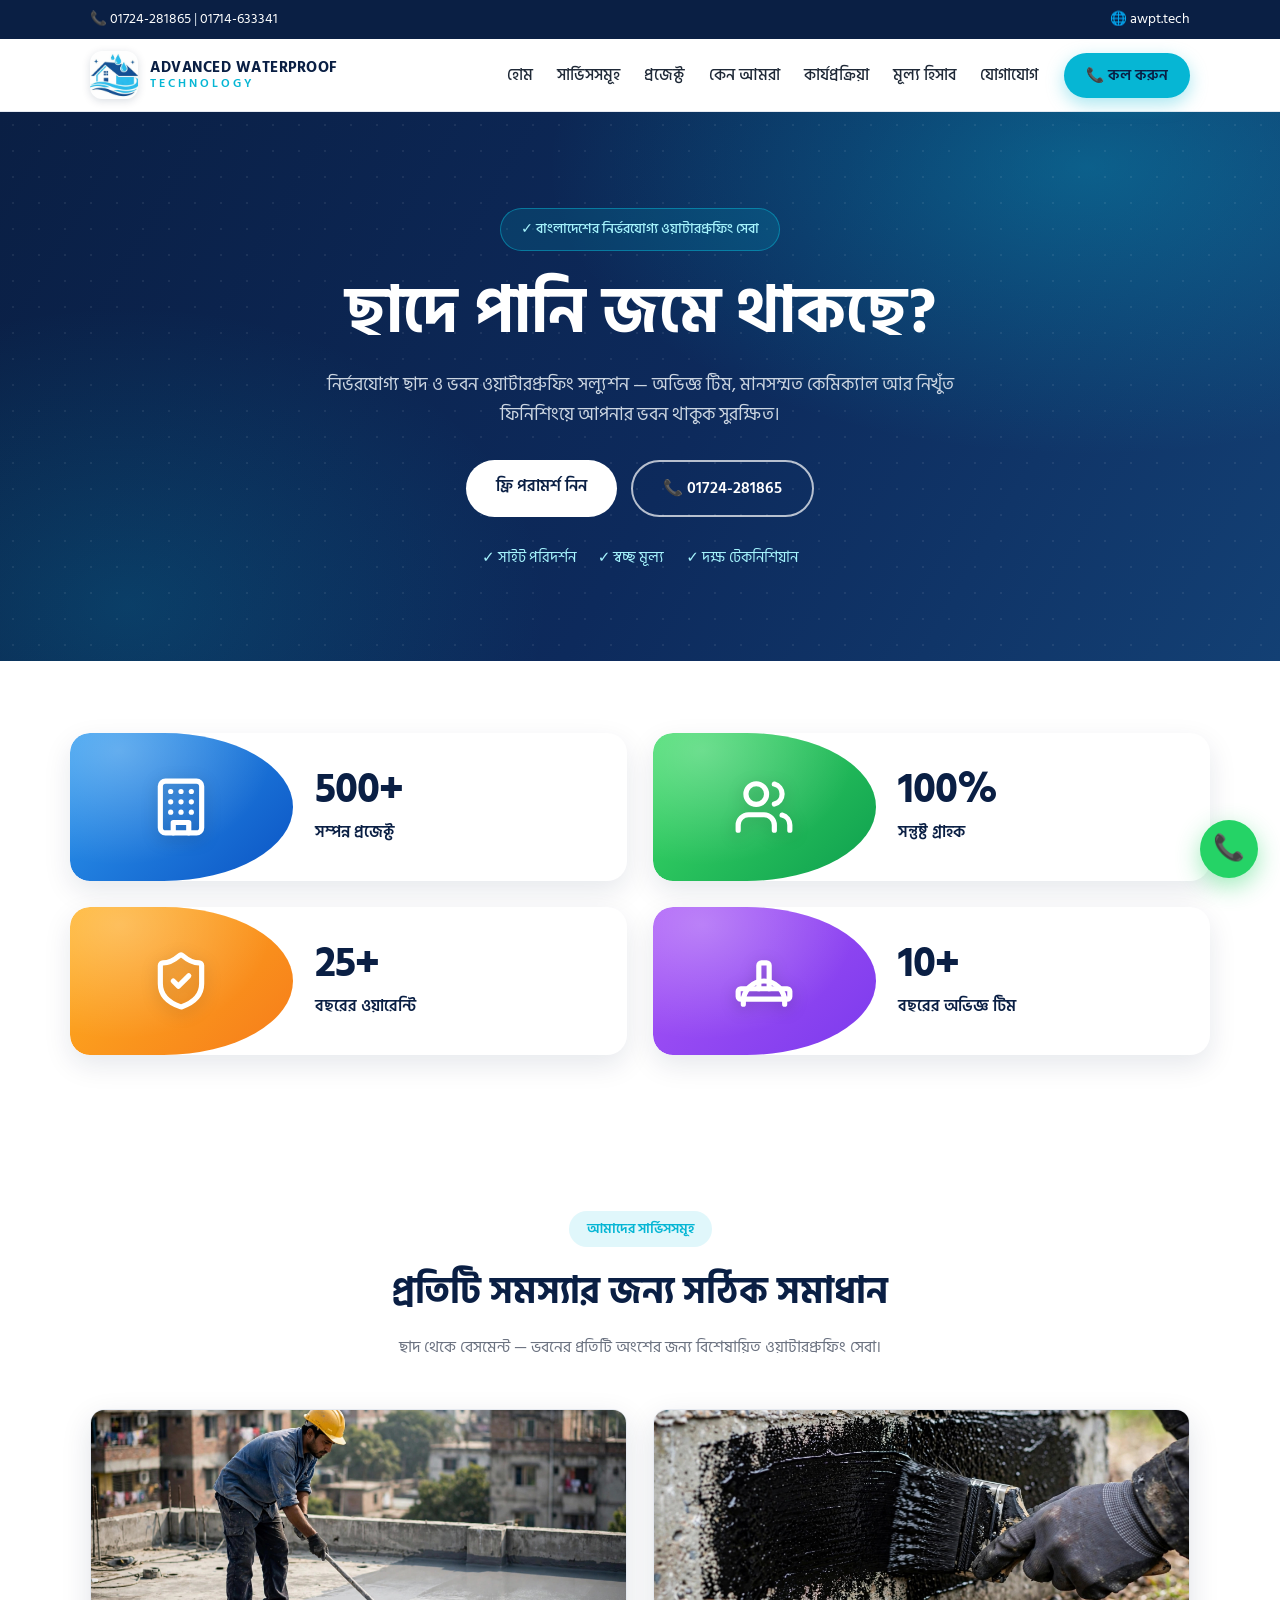
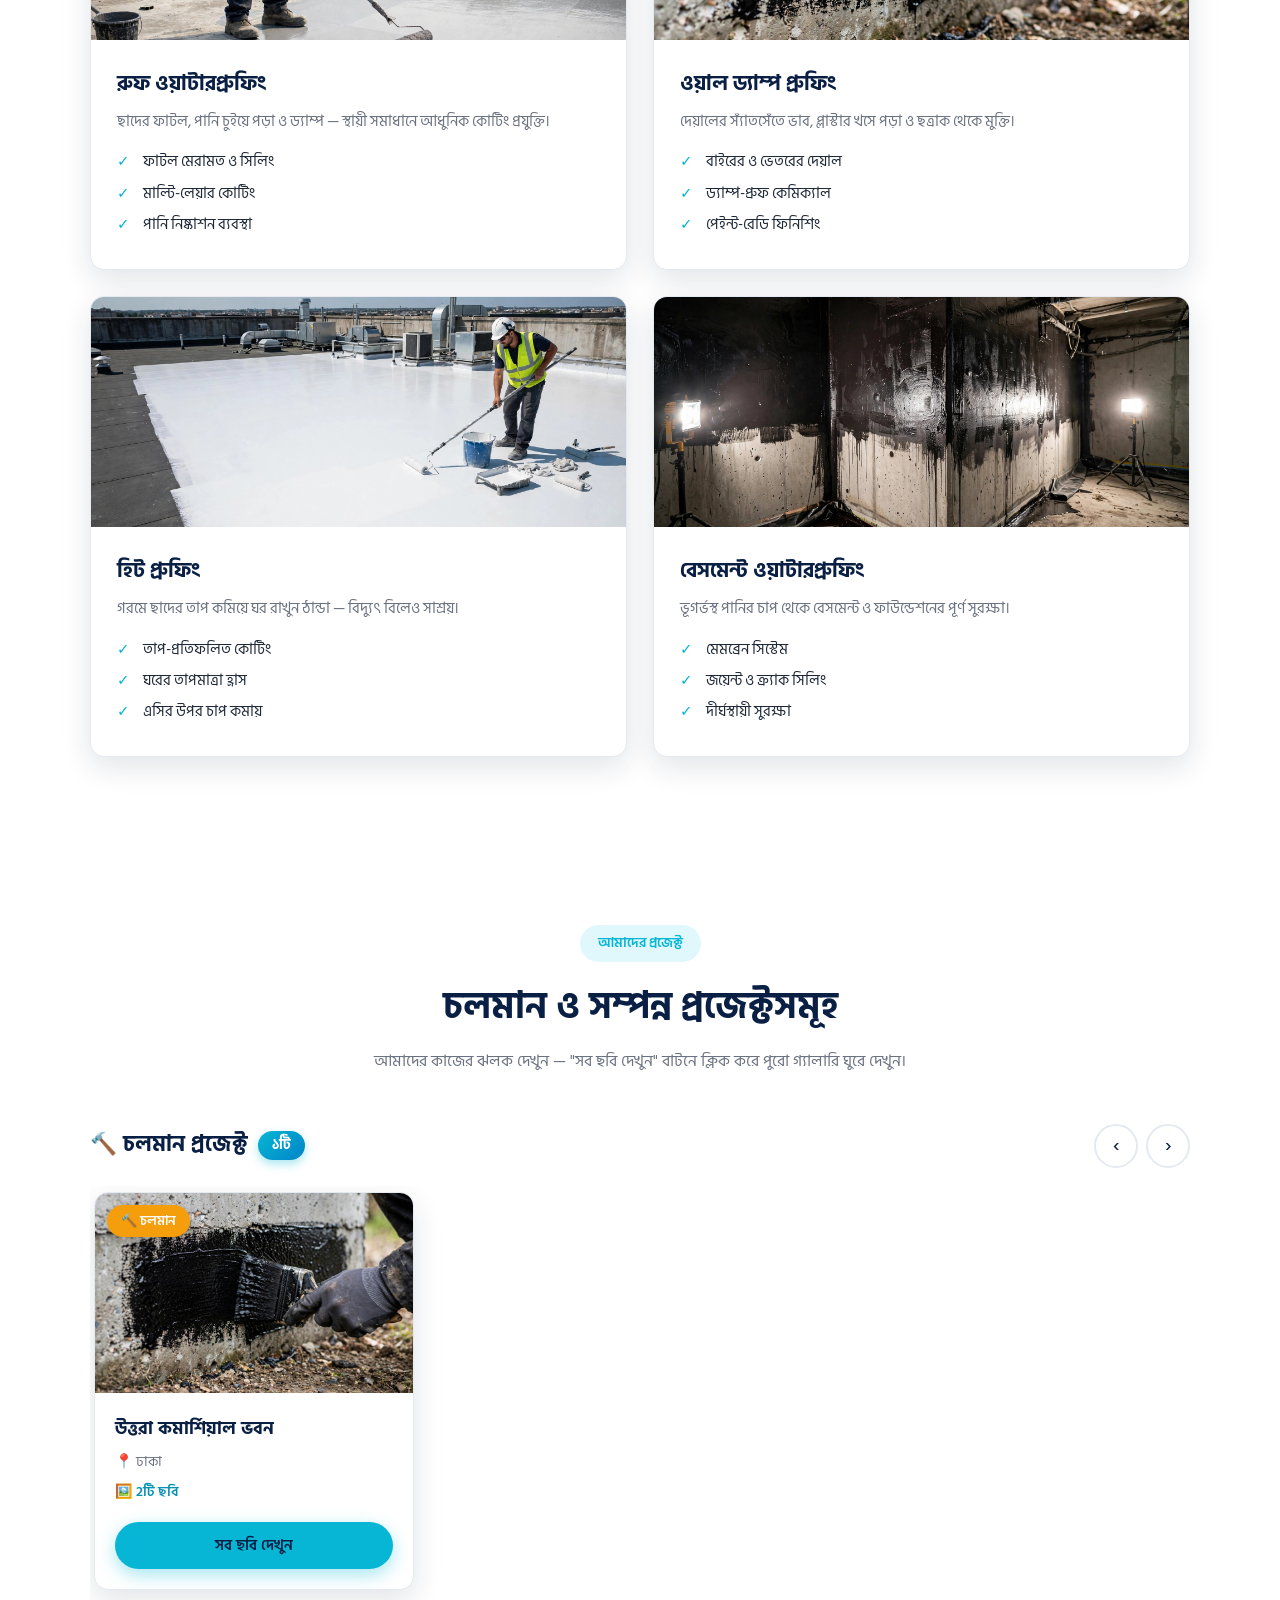
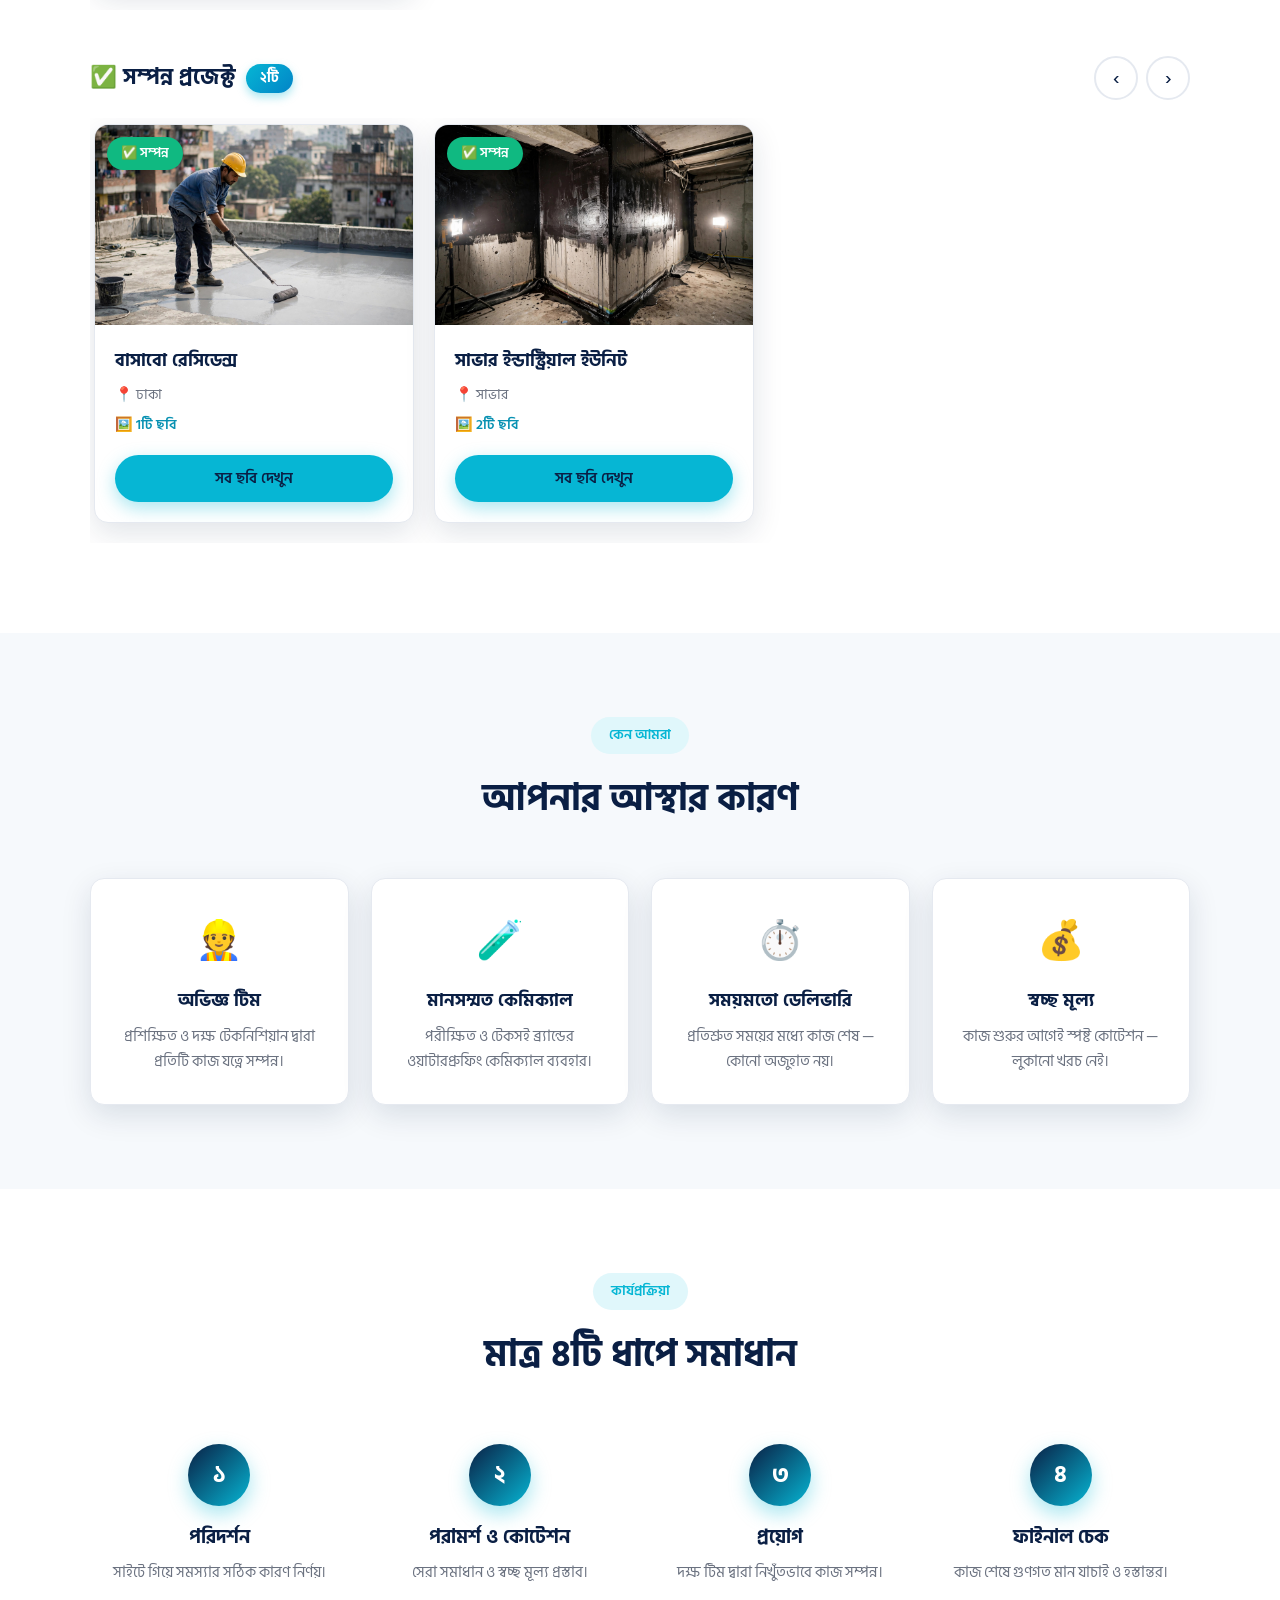
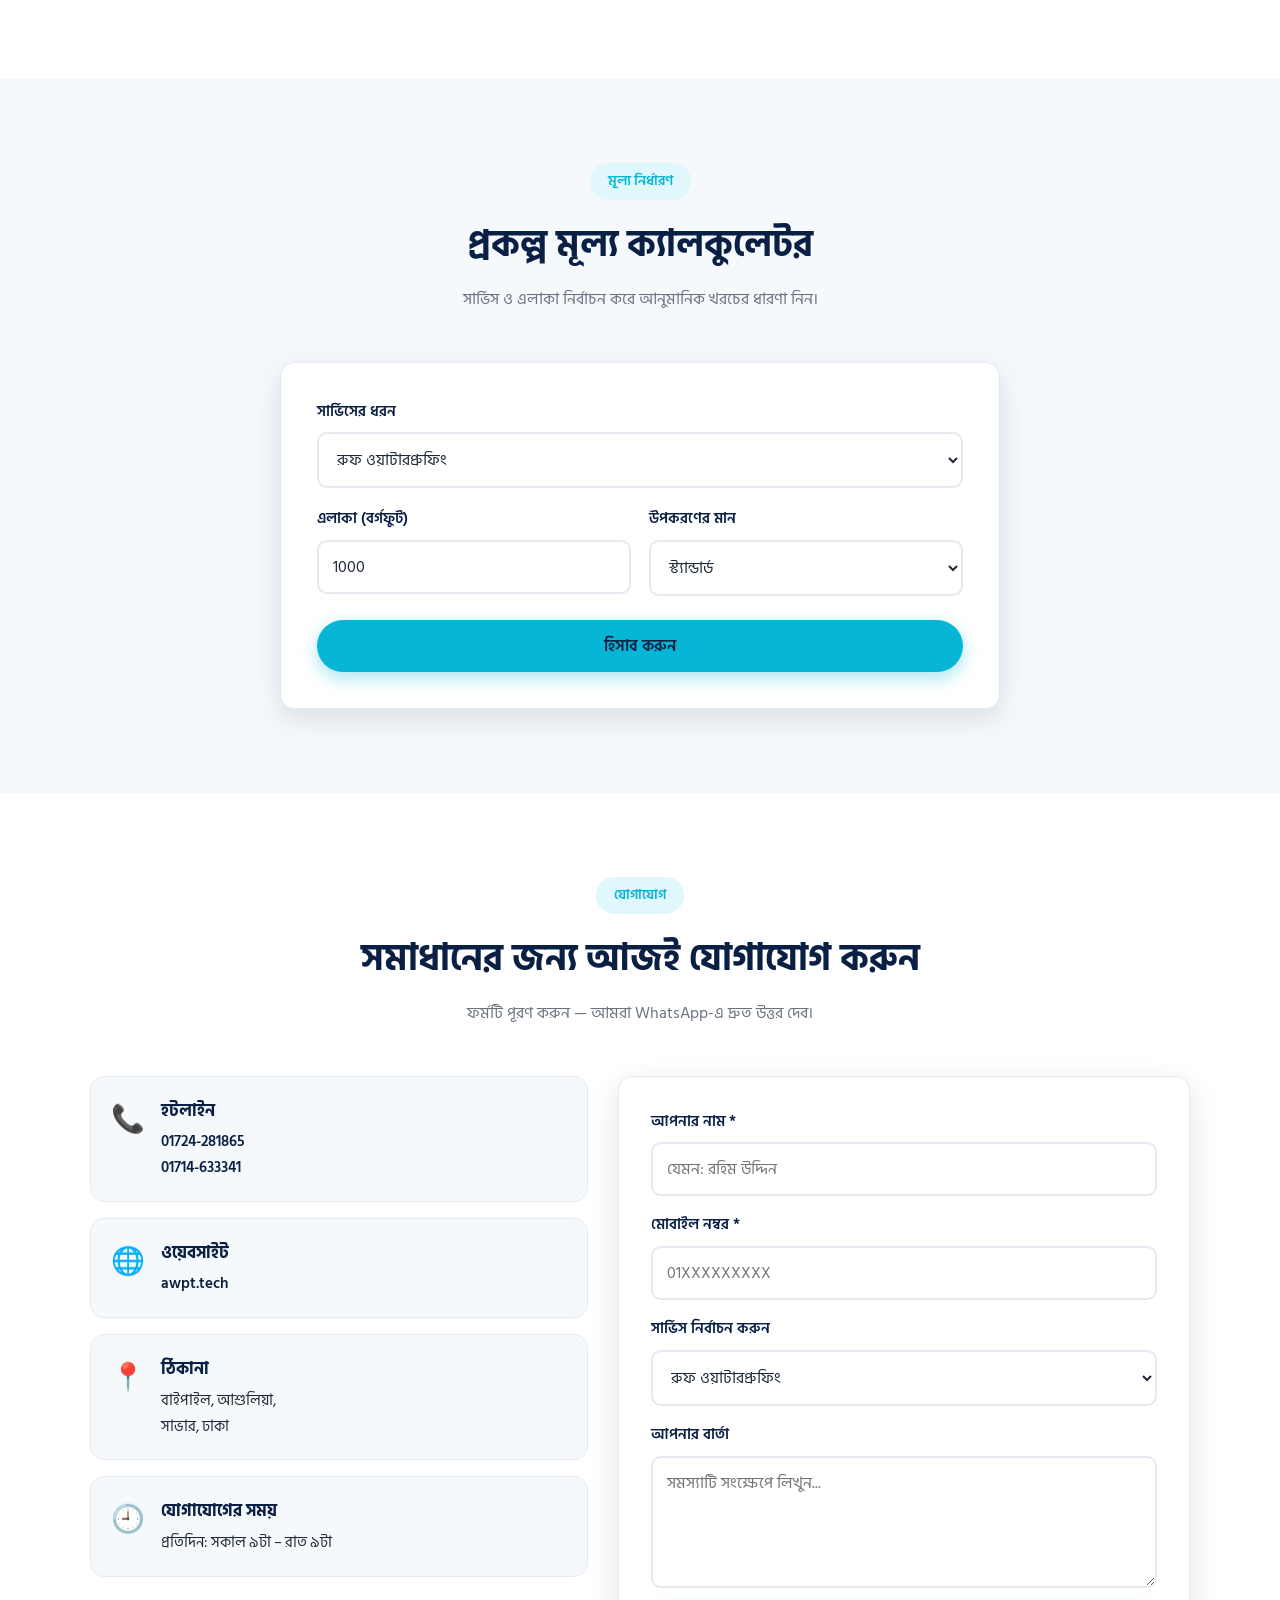
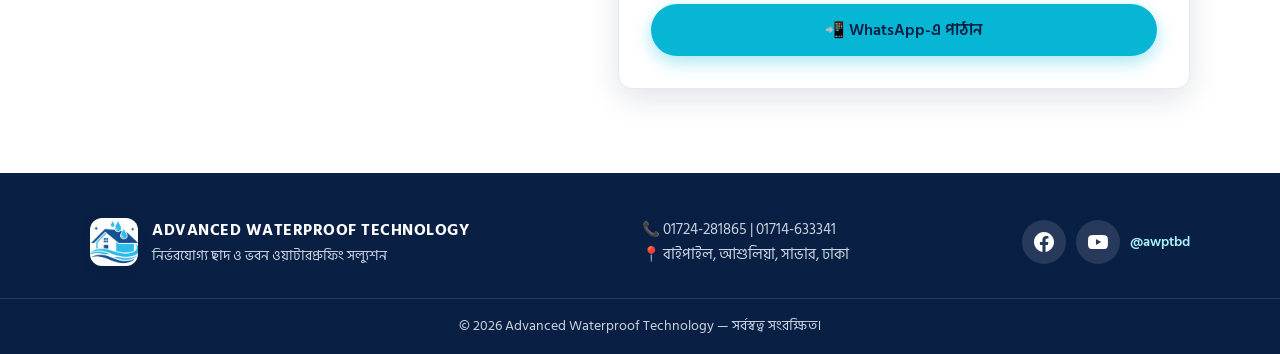
==== index.html @ cea61ccd "Remove stats panel background, 5 percent side spacing" ====
<!DOCTYPE html>
<html lang="bn">
<head>
  <meta charset="UTF-8">
  <meta name="viewport" content="width=device-width, initial-scale=1.0">
  <title>অ্যাডভান্সড ওয়াটারপ্রুফ টেকনোলজি — ছাদ ও ভবন ওয়াটারপ্রুফিং সল্যুশন</title>
  <meta name="description" content="নির্ভরযোগ্য ছাদ ও ভবন ওয়াটারপ্রুফিং সল্যুশন — রুফ ওয়াটারপ্রুফিং, ওয়াল ড্যাম্প প্রুফিং, হিট প্রুফিং ও বেসমেন্ট ওয়াটারপ্রুফিং। বাইপাইল, আশুলিয়া, সাভার, ঢাকা।">
  <link rel="preconnect" href="https://fonts.googleapis.com">
  <link rel="preconnect" href="https://fonts.gstatic.com" crossorigin>
  <link href="https://fonts.googleapis.com/css2?family=Hind+Siliguri:wght@400;500;600;700&display=swap" rel="stylesheet">
  <link rel="stylesheet" href="style.css">
</head>
<body>

  <!-- ===== Top bar ===== -->
  <div class="topbar">
    <div class="container topbar-inner">
      <span class="topbar-item">📞 <a href="tel:+8801724281865">01724-281865</a> | <a href="tel:+8801714633341">01714-633341</a></span>
      <span class="topbar-item topbar-right">🌐 <a href="https://awpt.tech" target="_blank" rel="noopener">awpt.tech</a></span>
    </div>
  </div>

  <!-- ===== Header / Nav ===== -->
  <header class="navbar" id="navbar">
    <div class="container navbar-inner">
      <a href="#home" class="brand">
        <img src="logo.jpg" alt="Advanced Waterproof Technology logo" class="brand-logo">
        <span class="brand-text">
          <strong>ADVANCED WATERPROOF</strong>
          <small>TECHNOLOGY</small>
        </span>
      </a>
      <nav class="nav-menu" id="nav-menu" aria-label="প্রধান মেনু">
        <a href="#home" class="nav-link">হোম</a>
        <a href="#services" class="nav-link">সার্ভিসসমূহ</a>
        <a href="#projects" class="nav-link">প্রজেক্ট</a>
        <a href="#why" class="nav-link">কেন আমরা</a>
        <a href="#process" class="nav-link">কার্যপ্রক্রিয়া</a>
        <a href="#calculator" class="nav-link">মূল্য হিসাব</a>
        <a href="#contact" class="nav-link">যোগাযোগ</a>
      </nav>
      <a href="tel:+8801724281865" class="btn btn-primary nav-cta">📞 কল করুন</a>
      <button class="nav-toggle" id="nav-toggle" aria-label="মেনু খুলুন" aria-expanded="false">
        <span></span><span></span><span></span>
      </button>
    </div>
  </header>

  <main>
    <!-- ===== Hero ===== -->
    <section class="hero" id="home">
      <div class="hero-bg" aria-hidden="true"></div>
      <div class="container hero-inner">
        <span class="hero-badge reveal">✓ বাংলাদেশের নির্ভরযোগ্য ওয়াটারপ্রুফিং সেবা</span>
        <h1 class="hero-title reveal">ছাদে পানি জমে থাকছে?</h1>
        <p class="hero-sub reveal">নির্ভরযোগ্য ছাদ ও ভবন ওয়াটারপ্রুফিং সল্যুশন — অভিজ্ঞ টিম, মানসম্মত কেমিক্যাল আর নিখুঁত ফিনিশিংয়ে আপনার ভবন থাকুক সুরক্ষিত।</p>
        <div class="hero-actions reveal">
          <a href="#contact" class="btn btn-light">ফ্রি পরামর্শ নিন</a>
          <a href="tel:+8801724281865" class="btn btn-outline">📞 01724-281865</a>
        </div>
        <div class="hero-points reveal">
          <span>✓ সাইট পরিদর্শন</span>
          <span>✓ স্বচ্ছ মূল্য</span>
          <span>✓ দক্ষ টেকনিশিয়ান</span>
        </div>
      </div>
    </section>

    <!-- ===== Stats ===== -->
    <section class="stats">
      <div class="stats-grid reveal">
            <div class="stat-card">
              <div class="stat-icon stat-icon--blue">
                <svg viewBox="0 0 24 24" fill="none" stroke="#fff" stroke-width="2" stroke-linecap="round" stroke-linejoin="round" aria-hidden="true"><rect width="16" height="20" x="4" y="2" rx="2" ry="2"/><path d="M9 22v-4h6v4"/><path d="M8 6h.01"/><path d="M16 6h.01"/><path d="M12 6h.01"/><path d="M12 10h.01"/><path d="M12 14h.01"/><path d="M16 10h.01"/><path d="M16 14h.01"/><path d="M8 10h.01"/><path d="M8 14h.01"/></svg>
              </div>
              <div class="stat-text">
                <strong id="stat1-value" data-count>500+</strong>
                <span id="stat1-label">সম্পন্ন প্রজেক্ট</span>
              </div>
            </div>
            <div class="stat-card">
              <div class="stat-icon stat-icon--green">
                <svg viewBox="0 0 24 24" fill="none" stroke="#fff" stroke-width="2" stroke-linecap="round" stroke-linejoin="round" aria-hidden="true"><path d="M16 21v-2a4 4 0 0 0-4-4H6a4 4 0 0 0-4 4v2"/><circle cx="9" cy="7" r="4"/><path d="M22 21v-2a4 4 0 0 0-3-3.87"/><path d="M16 3.13a4 4 0 0 1 0 7.75"/></svg>
              </div>
              <div class="stat-text">
                <strong id="stat2-value" data-count>100%</strong>
                <span id="stat2-label">সন্তুষ্ট গ্রাহক</span>
              </div>
            </div>
            <div class="stat-card">
              <div class="stat-icon stat-icon--orange">
                <svg viewBox="0 0 24 24" fill="none" stroke="#fff" stroke-width="2" stroke-linecap="round" stroke-linejoin="round" aria-hidden="true"><path d="M20 13c0 5-3.5 7.5-7.66 8.95a1 1 0 0 1-.67-.01C7.5 20.5 4 18 4 13V6a1 1 0 0 1 1-1c2 0 4.5-1.2 6.24-2.72a1.17 1.17 0 0 1 1.52 0C14.51 3.81 17 5 19 5a1 1 0 0 1 1 1z"/><path d="m9 12 2 2 4-4"/></svg>
              </div>
              <div class="stat-text">
                <strong id="stat3-value" data-count>25+</strong>
                <span id="stat3-label">বছরের ওয়ারেন্টি</span>
              </div>
            </div>
            <div class="stat-card">
              <div class="stat-icon stat-icon--purple">
                <svg viewBox="0 0 24 24" fill="none" stroke="#fff" stroke-width="2" stroke-linecap="round" stroke-linejoin="round" aria-hidden="true"><path d="M2 18a1 1 0 0 0 1 1h18a1 1 0 0 0 1-1v-2a1 1 0 0 0-1-1H3a1 1 0 0 0-1 1v2Z"/><path d="M10 15V6a1 1 0 0 1 1-1h2a1 1 0 0 1 1 1v9"/><path d="M4 21v-1a8 8 0 0 1 16 0v1"/></svg>
              </div>
              <div class="stat-text">
                <strong id="stat4-value" data-count>10+</strong>
                <span id="stat4-label">বছরের অভিজ্ঞ টিম</span>
              </div>
            </div>
      </div>
    </section>

    <!-- ===== Services ===== -->
    <section class="section" id="services">
      <div class="container">
        <div class="section-head reveal">
          <span class="section-tag">আমাদের সার্ভিসসমূহ</span>
          <h2>প্রতিটি সমস্যার জন্য সঠিক সমাধান</h2>
          <p>ছাদ থেকে বেসমেন্ট — ভবনের প্রতিটি অংশের জন্য বিশেষায়িত ওয়াটারপ্রুফিং সেবা।</p>
        </div>
        <div class="services-grid">
          <article class="service-card reveal">
            <div class="service-img"><img src="service-roof.jpg" alt="রুফ ওয়াটারপ্রুফিং এর কাজ" loading="lazy"></div>
            <div class="service-body">
              <h3>রুফ ওয়াটারপ্রুফিং</h3>
              <p>ছাদের ফাটল, পানি চুইয়ে পড়া ও ড্যাম্প — স্থায়ী সমাধানে আধুনিক কোটিং প্রযুক্তি।</p>
              <ul>
                <li>ফাটল মেরামত ও সিলিং</li>
                <li>মাল্টি-লেয়ার কোটিং</li>
                <li>পানি নিষ্কাশন ব্যবস্থা</li>
              </ul>
            </div>
          </article>
          <article class="service-card reveal">
            <div class="service-img"><img src="service-wall.jpg" alt="ওয়াল ড্যাম্প প্রুফিং এর কাজ" loading="lazy"></div>
            <div class="service-body">
              <h3>ওয়াল ড্যাম্প প্রুফিং</h3>
              <p>দেয়ালের স্যাঁতসেঁতে ভাব, প্লাস্টার খসে পড়া ও ছত্রাক থেকে মুক্তি।</p>
              <ul>
                <li>বাইরের ও ভেতরের দেয়াল</li>
                <li>ড্যাম্প-প্রুফ কেমিক্যাল</li>
                <li>পেইন্ট-রেডি ফিনিশিং</li>
              </ul>
            </div>
          </article>
          <article class="service-card reveal">
            <div class="service-img"><img src="service-heat.jpg" alt="হিট প্রুফিং এর কাজ" loading="lazy"></div>
            <div class="service-body">
              <h3>হিট প্রুফিং</h3>
              <p>গরমে ছাদের তাপ কমিয়ে ঘর রাখুন ঠান্ডা — বিদ্যুৎ বিলেও সাশ্রয়।</p>
              <ul>
                <li>তাপ-প্রতিফলিত কোটিং</li>
                <li>ঘরের তাপমাত্রা হ্রাস</li>
                <li>এসির উপর চাপ কমায়</li>
              </ul>
            </div>
          </article>
          <article class="service-card reveal">
            <div class="service-img"><img src="service-basement.jpg" alt="বেসমেন্ট ওয়াটারপ্রুফিং এর কাজ" loading="lazy"></div>
            <div class="service-body">
              <h3>বেসমেন্ট ওয়াটারপ্রুফিং</h3>
              <p>ভূগর্ভস্থ পানির চাপ থেকে বেসমেন্ট ও ফাউন্ডেশনের পূর্ণ সুরক্ষা।</p>
              <ul>
                <li>মেমব্রেন সিস্টেম</li>
                <li>জয়েন্ট ও ক্র্যাক সিলিং</li>
                <li>দীর্ঘস্থায়ী সুরক্ষা</li>
              </ul>
            </div>
          </article>
        </div>
      </div>
    </section>

    <!-- ===== Projects ===== -->
    <section class="section" id="projects">
      <div class="container">
        <div class="section-head reveal">
          <span class="section-tag">আমাদের প্রজেক্ট</span>
          <h2>চলমান ও সম্পন্ন প্রজেক্টসমূহ</h2>
          <p>আমাদের কাজের ঝলক দেখুন — "সব ছবি দেখুন" বাটনে ক্লিক করে পুরো গ্যালারি ঘুরে দেখুন।</p>
        </div>
        <div class="pcar-wrap reveal">
          <div class="pcar-head">
            <h3><span id="ptitle-ongoing">🔨 চলমান প্রজেক্ট</span> <span class="pcar-count" id="pcount-ongoing">০টি</span></h3>
            <div class="pcar-nav">
              <button type="button" class="pcar-btn" data-car="pcar-ongoing" data-dir="-1" aria-label="আগের প্রজেক্ট">‹</button>
              <button type="button" class="pcar-btn" data-car="pcar-ongoing" data-dir="1" aria-label="পরের প্রজেক্ট">›</button>
            </div>
          </div>
          <div class="pcarousel" id="pcar-ongoing"></div>
          <p class="empty-projects" id="empty-ongoing" hidden>এখনো কোনো চলমান প্রজেক্ট যোগ করা হয়নি।</p>
        </div>
        <div class="pcar-wrap reveal">
          <div class="pcar-head">
            <h3><span id="ptitle-completed">✅ সম্পন্ন প্রজেক্ট</span> <span class="pcar-count" id="pcount-completed">০টি</span></h3>
            <div class="pcar-nav">
              <button type="button" class="pcar-btn" data-car="pcar-completed" data-dir="-1" aria-label="আগের প্রজেক্ট">‹</button>
              <button type="button" class="pcar-btn" data-car="pcar-completed" data-dir="1" aria-label="পরের প্রজেক্ট">›</button>
            </div>
          </div>
          <div class="pcarousel" id="pcar-completed"></div>
          <p class="empty-projects" id="empty-completed" hidden>এখনো কোনো সম্পন্ন প্রজেক্ট যোগ করা হয়নি।</p>
        </div>

        
      </div>
    </section>

    <!-- ===== Why us ===== -->
    <section class="section section-alt" id="why">
      <div class="container">
        <div class="section-head reveal">
          <span class="section-tag">কেন আমরা</span>
          <h2>আপনার আস্থার কারণ</h2>
        </div>
        <div class="features-grid">
          <div class="feature reveal"><span class="feature-icon">👷</span><h3>অভিজ্ঞ টিম</h3><p>প্রশিক্ষিত ও দক্ষ টেকনিশিয়ান দ্বারা প্রতিটি কাজ যত্নে সম্পন্ন।</p></div>
          <div class="feature reveal"><span class="feature-icon">🧪</span><h3>মানসম্মত কেমিক্যাল</h3><p>পরীক্ষিত ও টেকসই ব্র্যান্ডের ওয়াটারপ্রুফিং কেমিক্যাল ব্যবহার।</p></div>
          <div class="feature reveal"><span class="feature-icon">⏱️</span><h3>সময়মতো ডেলিভারি</h3><p>প্রতিশ্রুত সময়ের মধ্যে কাজ শেষ — কোনো অজুহাত নয়।</p></div>
          <div class="feature reveal"><span class="feature-icon">💰</span><h3>স্বচ্ছ মূল্য</h3><p>কাজ শুরুর আগেই স্পষ্ট কোটেশন — লুকানো খরচ নেই।</p></div>
        </div>
      </div>
    </section>

    <!-- ===== Process ===== -->
    <section class="section" id="process">
      <div class="container">
        <div class="section-head reveal">
          <span class="section-tag">কার্যপ্রক্রিয়া</span>
          <h2>মাত্র ৪টি ধাপে সমাধান</h2>
        </div>
        <div class="steps">
          <div class="step reveal"><span class="step-num">১</span><h3>পরিদর্শন</h3><p>সাইটে গিয়ে সমস্যার সঠিক কারণ নির্ণয়।</p></div>
          <div class="step reveal"><span class="step-num">২</span><h3>পরামর্শ ও কোটেশন</h3><p>সেরা সমাধান ও স্বচ্ছ মূল্য প্রস্তাব।</p></div>
          <div class="step reveal"><span class="step-num">৩</span><h3>প্রয়োগ</h3><p>দক্ষ টিম দ্বারা নিখুঁতভাবে কাজ সম্পন্ন।</p></div>
          <div class="step reveal"><span class="step-num">৪</span><h3>ফাইনাল চেক</h3><p>কাজ শেষে গুণগত মান যাচাই ও হস্তান্তর।</p></div>
        </div>
      </div>
    </section>

    <!-- ===== Price calculator ===== -->
    <section class="section section-alt" id="calculator">
      <div class="container">
        <div class="section-head reveal">
          <span class="section-tag">মূল্য নির্ধারণ</span>
          <h2>প্রকল্প মূল্য ক্যালকুলেটর</h2>
          <p>সার্ভিস ও এলাকা নির্বাচন করে আনুমানিক খরচের ধারণা নিন।</p>
        </div>
        <div class="calc-card reveal">
          <div class="calc-form">
            <label>সার্ভিসের ধরন
              <select id="calc-service">
                <option value="roof">রুফ ওয়াটারপ্রুফিং</option>
                <option value="wall">ওয়াল ড্যাম্প প্রুফিং</option>
                <option value="heat">হিট প্রুফিং</option>
                <option value="basement">বেসমেন্ট ওয়াটারপ্রুফিং</option>
              </select>
            </label>
            <label>এলাকা (বর্গফুট)
              <input type="number" id="calc-area" min="50" max="100000" value="1000" inputmode="numeric">
            </label>
            <label>উপকরণের মান
              <select id="calc-quality">
                <option value="standard">স্ট্যান্ডার্ড</option>
                <option value="premium">প্রিমিয়াম</option>
              </select>
            </label>
            <button class="btn btn-primary" id="calc-btn" type="button">হিসাব করুন</button>
          </div>
          <div class="calc-result" id="calc-result" hidden>
            <span class="calc-label">আনুমানিক খরচ</span>
            <strong class="calc-amount" id="calc-amount">৳ ০</strong>
            <p class="calc-note">* এটি প্রাথমিক ধারণামাত্র। সাইট পরিদর্শনের পর চূড়ান্ত মূল্য জানানো হবে।</p>
            <a class="btn btn-whatsapp" id="calc-whatsapp" href="#" target="_blank" rel="noopener">📲 WhatsApp-এ বিস্তারিত জানুন</a>
          </div>
        </div>
      </div>
    </section>

    <!-- ===== Contact ===== -->
    <section class="section" id="contact">
      <div class="container">
        <div class="section-head reveal">
          <span class="section-tag">যোগাযোগ</span>
          <h2>সমাধানের জন্য আজই যোগাযোগ করুন</h2>
          <p>ফর্মটি পূরণ করুন — আমরা WhatsApp-এ দ্রুত উত্তর দেব।</p>
        </div>
        <div class="contact-grid">
          <div class="contact-info reveal">
            <div class="info-card"><span class="info-icon">📞</span><div><h3>হটলাইন</h3><p><a href="tel:+8801724281865">01724-281865</a><br><a href="tel:+8801714633341">01714-633341</a></p></div></div>
            <div class="info-card"><span class="info-icon">🌐</span><div><h3>ওয়েবসাইট</h3><p><a href="https://awpt.tech" target="_blank" rel="noopener">awpt.tech</a></p></div></div>
            <div class="info-card"><span class="info-icon">📍</span><div><h3>ঠিকানা</h3><p>বাইপাইল, আশুলিয়া,<br>সাভার, ঢাকা</p></div></div>
            <div class="info-card"><span class="info-icon">🕘</span><div><h3>যোগাযোগের সময়</h3><p>প্রতিদিন: সকাল ৯টা – রাত ৯টা</p></div></div>
          </div>
          <form class="contact-form reveal" id="contact-form" novalidate>
            <label>আপনার নাম *
              <input type="text" id="cf-name" placeholder="যেমন: রহিম উদ্দিন" required>
            </label>
            <label>মোবাইল নম্বর *
              <input type="tel" id="cf-phone" placeholder="01XXXXXXXXX" required inputmode="tel">
            </label>
            <label>সার্ভিস নির্বাচন করুন
              <select id="cf-service">
                <option value="রুফ ওয়াটারপ্রুফিং">রুফ ওয়াটারপ্রুফিং</option>
                <option value="ওয়াল ড্যাম্প প্রুফিং">ওয়াল ড্যাম্প প্রুফিং</option>
                <option value="হিট প্রুফিং">হিট প্রুফিং</option>
                <option value="বেসমেন্ট ওয়াটারপ্রুফিং">বেসমেন্ট ওয়াটারপ্রুফিং</option>
                <option value="অন্যান্য">অন্যান্য</option>
              </select>
            </label>
            <label>আপনার বার্তা
              <textarea id="cf-message" rows="4" placeholder="সমস্যাটি সংক্ষেপে লিখুন..."></textarea>
            </label>
            <p class="form-error" id="form-error" hidden></p>
            <button type="submit" class="btn btn-primary btn-block">📲 WhatsApp-এ পাঠান</button>
          </form>
        </div>
      </div>
    </section>
  </main>

  <!-- ===== Footer ===== -->
  <footer class="footer">
    <div class="container footer-inner">
      <div class="footer-brand">
        <img src="logo.jpg" alt="Advanced Waterproof Technology logo" class="brand-logo">
        <div>
          <strong>ADVANCED WATERPROOF TECHNOLOGY</strong>
          <p>নির্ভরযোগ্য ছাদ ও ভবন ওয়াটারপ্রুফিং সল্যুশন</p>
        </div>
      </div>
      <div class="footer-contact">
        <p>📞 01724-281865 | 01714-633341</p>
        <p>📍 বাইপাইল, আশুলিয়া, সাভার, ঢাকা</p>
      </div>
      <div class="footer-social">
        <a class="soc soc-fb" href="https://facebook.com/awptbd" target="_blank" rel="noopener" aria-label="ফেসবুক পেজ">
          <svg viewBox="0 0 24 24" aria-hidden="true"><path d="M24 12.073c0-6.627-5.373-12-12-12s-12 5.373-12 12c0 5.99 4.388 10.954 10.125 11.854v-8.385H7.078v-3.47h3.047V9.43c0-3.007 1.792-4.669 4.533-4.669 1.312 0 2.686.235 2.686.235v2.953H15.83c-1.491 0-1.956.925-1.956 1.874v2.25h3.328l-.532 3.47h-2.796v8.385C19.612 23.027 24 18.062 24 12.073z"/></svg>
        </a>
        <a class="soc soc-yt" href="https://youtube.com/@awptbd" target="_blank" rel="noopener" aria-label="ইউটিউব চ্যানেল">
          <svg viewBox="0 0 24 24" aria-hidden="true"><path d="M23.498 6.186a3.016 3.016 0 0 0-2.122-2.136C19.505 3.545 12 3.545 12 3.545s-7.505 0-9.377.505A3.017 3.017 0 0 0 .502 6.186C0 8.07 0 12 0 12s0 3.93.502 5.814a3.016 3.016 0 0 0 2.122 2.136c1.871.505 9.376.505 9.376.505s7.505 0 9.377-.505a3.015 3.015 0 0 0 2.122-2.136C24 15.93 24 12 24 12s0-3.93-.502-5.814zM9.545 15.568V8.432L15.818 12l-6.273 3.568z"/></svg>
        </a>
        <span class="soc-handle">@awptbd</span>
      </div>
    </div>
    <div class="footer-bottom">
      <p>© <span id="year">2026</span> Advanced Waterproof Technology — সর্বস্বত্ব সংরক্ষিত।</p>
    </div>
  </footer>

  <!-- ===== Floating call button ===== -->
  <a href="tel:+8801724281865" class="fab-call" aria-label="এখনই কল করুন">📞</a>

  <!-- ===== Image lightbox / gallery ===== -->
  <div class="lightbox" id="lightbox" hidden role="dialog" aria-label="ছবির গ্যালারি">
    <button class="lb-close" id="lb-close" aria-label="বন্ধ করুন">×</button>
    <button class="lb-nav lb-prev" id="lb-prev" aria-label="আগের ছবি">‹</button>
    <div class="lb-stage" id="lb-stage">
      <img class="lb-img" id="lb-img" src="" alt="প্রজেক্টের ছবি">
      <p class="lb-title" id="lb-title"></p>
    </div>
    <button class="lb-nav lb-next" id="lb-next" aria-label="পরের ছবি">›</button>
    <div class="lb-bottom">
      <span class="lb-counter" id="lb-counter"></span>
      <div class="lb-dots" id="lb-dots"></div>
    </div>
  </div>

  <script src="projects.js"></script>
  <script src="script.js"></script>
</body>
</html>
---- style.css ----
/* ============ ADVANCED WATERPROOF TECHNOLOGY — corporate theme ============ */

:root {
  --navy: #0a1f44;
  --navy-2: #10295c;
  --cyan: #06b6d4;
  --cyan-light: #e0f7fb;
  --white: #ffffff;
  --text: #1f2937;
  --muted: #6b7280;
  --bg: #f6f9fc;
  --border: #e5e9f0;
  --green: #25d366;
  --shadow: 0 10px 30px rgba(10, 31, 68, 0.12);
  --radius: 14px;
  --font: "Hind Siliguri", "Noto Sans Bengali", system-ui, sans-serif;
}

* { box-sizing: border-box; margin: 0; padding: 0; }

html { scroll-behavior: smooth; scroll-padding-top: 90px; overflow-x: hidden; }

body {
  font-family: var(--font);
  color: var(--text);
  background: var(--white);
  line-height: 1.7;
  -webkit-font-smoothing: antialiased;
  overflow-x: hidden;
  width: 100%;
}

img { max-width: 100%; display: block; }
a { text-decoration: none; color: inherit; }

.container { width: 100%; max-width: 1140px; margin: 0 auto; padding: 0 20px; }

/* ---------- Buttons ---------- */
.btn {
  display: inline-block;
  padding: 13px 30px;
  border-radius: 999px;
  font-weight: 600;
  font-size: 1rem;
  font-family: var(--font);
  border: none;
  cursor: pointer;
  transition: transform 0.15s, box-shadow 0.2s, background 0.2s;
  text-align: center;
}
.btn:active { transform: scale(0.97); }
.btn-primary { background: var(--cyan); color: var(--navy); box-shadow: 0 6px 18px rgba(6, 182, 212, 0.35); }
.btn-primary:hover { background: #05a3bd; }
.btn-light { background: var(--white); color: var(--navy); }
.btn-light:hover { background: var(--cyan-light); }
.btn-outline { border: 2px solid rgba(255, 255, 255, 0.7); color: var(--white); }
.btn-outline:hover { background: rgba(255, 255, 255, 0.12); }
.btn-whatsapp { background: var(--green); color: #fff; margin-top: 10px; }
.btn-whatsapp:hover { background: #1fb857; }
.btn-block { width: 100%; }

/* ---------- Top bar ---------- */
.topbar { background: var(--navy); color: #cbd5e1; font-size: 0.85rem; }
.topbar-inner { display: flex; gap: 22px; align-items: center; padding-top: 8px; padding-bottom: 8px; flex-wrap: wrap; }
.topbar-right { margin-left: auto; }
.topbar a { color: #fff; }
.topbar a:hover { color: var(--cyan); }

/* ---------- Navbar ---------- */
.navbar {
  position: sticky; top: 0; z-index: 100;
  background: rgba(255, 255, 255, 0.97);
  backdrop-filter: blur(8px);
  border-bottom: 1px solid var(--border);
  transition: box-shadow 0.25s;
}
.navbar.scrolled { box-shadow: 0 4px 20px rgba(10, 31, 68, 0.1); }
.navbar-inner { display: flex; align-items: center; gap: 26px; padding-top: 12px; padding-bottom: 12px; }

.brand { display: flex; align-items: center; gap: 12px; margin-right: auto; }
.brand-logo {
  width: 48px; height: 48px; border-radius: 12px; object-fit: cover;
  flex-shrink: 0; background: #fff;
  box-shadow: 0 2px 8px rgba(10, 31, 68, 0.15);
}
.brand-text { display: flex; flex-direction: column; line-height: 1.25; }
.brand-text strong { font-size: 0.95rem; letter-spacing: 0.5px; color: var(--navy); }
.brand-text small { font-size: 0.72rem; letter-spacing: 3px; color: var(--cyan); font-weight: 600; }

.nav-menu { display: flex; gap: 24px; }
.nav-link { font-weight: 500; color: var(--text); position: relative; padding: 4px 0; }
.nav-link::after {
  content: ""; position: absolute; left: 0; bottom: -2px;
  width: 0; height: 2px; background: var(--cyan); transition: width 0.25s;
}
.nav-link:hover::after, .nav-link.active::after { width: 100%; }
.nav-link:hover, .nav-link.active { color: var(--navy); }

.nav-cta { padding: 10px 22px; font-size: 0.92rem; }
.nav-toggle { display: none; background: none; border: none; cursor: pointer; padding: 8px; }
.nav-toggle span { display: block; width: 26px; height: 3px; background: var(--navy); border-radius: 2px; margin: 5px 0; transition: 0.3s; }

/* ---------- Hero ---------- */
.hero { position: relative; color: #fff; overflow: hidden; background: var(--navy); }
.hero-bg {
  position: absolute; inset: 0;
  background:
    radial-gradient(900px 480px at 85% 10%, rgba(6, 182, 212, 0.35), transparent 60%),
    radial-gradient(700px 500px at 10% 90%, rgba(6, 182, 212, 0.18), transparent 60%),
    linear-gradient(120deg, #0a1f44 0%, #0d2a5c 55%, #134074 100%);
}
.hero-bg::after {
  content: ""; position: absolute; inset: 0; opacity: 0.5;
  background-image: radial-gradient(rgba(255, 255, 255, 0.14) 1.5px, transparent 1.5px);
  background-size: 26px 26px;
}
.hero-inner { position: relative; padding: 96px 20px 90px; text-align: center; }
.hero-badge {
  display: inline-block; background: rgba(6, 182, 212, 0.16);
  border: 1px solid rgba(6, 182, 212, 0.5); color: #a5f3fc;
  padding: 8px 20px; border-radius: 999px; font-size: 0.9rem; font-weight: 500; margin-bottom: 20px;
}
.hero-title { font-size: clamp(2.4rem, 6vw, 4rem); font-weight: 700; line-height: 1.3; margin-bottom: 16px; }
.hero-sub { max-width: 640px; margin: 0 auto 30px; color: #cbd5e1; font-size: 1.1rem; }
.hero-actions { display: flex; gap: 14px; justify-content: center; flex-wrap: wrap; margin-bottom: 28px; }
.hero-points { display: flex; gap: 22px; justify-content: center; flex-wrap: wrap; color: #a5f3fc; font-size: 0.95rem; }

/* ---------- Stats (icon cards) ---------- */
.stats { background: #fff; padding: 72px 5%; }
.stats-grid { display: grid; grid-template-columns: repeat(2, 1fr); gap: 26px; max-width: 1140px; margin: 0 auto; }
.stat-card {
  background: #fff; border-radius: 20px; overflow: hidden;
  display: flex; align-items: stretch; min-height: 148px;
  box-shadow: 0 10px 28px rgba(10,31,68,.10);
  transition: transform .25s, box-shadow .25s;
}
.stat-card:hover { transform: translateY(-4px); box-shadow: 0 16px 36px rgba(10,31,68,.14); }
.stat-icon {
  flex: 0 0 40%; display: flex; align-items: center; justify-content: center;
  border-radius: 20px 58% 58% 20px / 20px 50% 50% 20px;
  position: relative; overflow: hidden;
}
.stat-icon::before {
  content: ""; position: absolute; inset: 0; pointer-events: none;
  background: radial-gradient(ellipse at 22% 12%, rgba(255,255,255,.28), transparent 62%);
}
.stat-icon svg { width: 62px; height: 62px; position: relative; filter: drop-shadow(0 4px 8px rgba(0,0,0,.18)); }
.stat-icon--blue { background: linear-gradient(135deg, #2f9bf0, #0b54c4); }
.stat-icon--green { background: linear-gradient(135deg, #3ddc68, #0e9f4e); }
.stat-icon--orange { background: linear-gradient(135deg, #ffb020, #f67c1a); }
.stat-icon--purple { background: linear-gradient(135deg, #a855f7, #7c3aed); }
.stat-text { flex: 1; display: flex; flex-direction: column; justify-content: center; padding: 20px 22px; min-width: 0; }
.stat-text strong { font-size: 2.6rem; font-weight: 800; color: #0a1f44; line-height: 1.1; letter-spacing: -1px; }
.stat-text span { font-size: 1.02rem; font-weight: 600; color: #0a1f44; margin-top: 6px; }

/* ---------- Sections ---------- */
.section { padding: 84px 0; }
.section-alt { background: var(--bg); }
.section-head { text-align: center; max-width: 640px; margin: 0 auto 48px; }
.section-tag {
  display: inline-block; color: var(--cyan); background: var(--cyan-light);
  font-weight: 600; font-size: 0.9rem; padding: 6px 18px; border-radius: 999px; margin-bottom: 14px;
}
.section-head h2 { font-size: clamp(1.6rem, 3.5vw, 2.3rem); color: var(--navy); margin-bottom: 10px; }
.section-head p { color: var(--muted); }

/* ---------- Services ---------- */
.services-grid { display: grid; grid-template-columns: repeat(2, 1fr); gap: 26px; }
.service-card {
  background: #fff; border-radius: var(--radius); overflow: hidden;
  box-shadow: var(--shadow); border: 1px solid var(--border);
  transition: transform 0.25s, box-shadow 0.25s;
}
.service-card:hover { transform: translateY(-6px); box-shadow: 0 18px 44px rgba(10, 31, 68, 0.18); }
.service-img { height: 230px; overflow: hidden; }
.service-img img { width: 100%; height: 100%; object-fit: cover; transition: transform 0.5s; }
.service-card:hover .service-img img { transform: scale(1.05); }
.service-body { padding: 26px; }
.service-body h3 { color: var(--navy); font-size: 1.3rem; margin-bottom: 8px; }
.service-body p { color: var(--muted); font-size: 0.96rem; margin-bottom: 14px; }
.service-body ul { list-style: none; }
.service-body li { padding-left: 26px; position: relative; font-size: 0.93rem; margin-bottom: 6px; }
.service-body li::before { content: "✓"; position: absolute; left: 0; color: var(--cyan); font-weight: 700; }

/* ---------- Features ---------- */
.features-grid { display: grid; grid-template-columns: repeat(4, 1fr); gap: 22px; }
.feature {
  background: #fff; border-radius: var(--radius); padding: 30px 22px; text-align: center;
  border: 1px solid var(--border); box-shadow: var(--shadow);
  transition: transform 0.25s;
}
.feature:hover { transform: translateY(-5px); }
.feature-icon { font-size: 2.4rem; display: block; margin-bottom: 12px; }
.feature h3 { color: var(--navy); font-size: 1.1rem; margin-bottom: 8px; }
.feature p { color: var(--muted); font-size: 0.92rem; }

/* ---------- Steps ---------- */
.steps { display: grid; grid-template-columns: repeat(4, 1fr); gap: 22px; counter-reset: step; }
.step { text-align: center; padding: 10px; position: relative; }
.step-num {
  width: 62px; height: 62px; margin: 0 auto 16px; border-radius: 50%;
  background: linear-gradient(135deg, var(--navy), var(--cyan));
  color: #fff; font-size: 1.5rem; font-weight: 700;
  display: flex; align-items: center; justify-content: center;
  box-shadow: 0 8px 20px rgba(6, 182, 212, 0.35);
}
.step h3 { color: var(--navy); margin-bottom: 6px; }
.step p { color: var(--muted); font-size: 0.93rem; }

/* ---------- Calculator ---------- */
.calc-card {
  max-width: 720px; margin: 0 auto; background: #fff; border-radius: var(--radius);
  box-shadow: var(--shadow); border: 1px solid var(--border); padding: 36px;
}
.calc-form { display: grid; grid-template-columns: 1fr 1fr; gap: 18px; }
.calc-form label { display: flex; flex-direction: column; gap: 8px; font-weight: 600; color: var(--navy); font-size: 0.95rem; }
.calc-form label:first-child { grid-column: 1 / -1; }
.calc-form select, .calc-form input, .contact-form input, .contact-form select, .contact-form textarea {
  font-family: var(--font); font-size: 1rem; padding: 12px 14px;
  border: 2px solid var(--border); border-radius: 10px; outline: none; width: 100%;
  transition: border-color 0.2s, box-shadow 0.2s; background: #fff; color: var(--text);
}
.calc-form select:focus, .calc-form input:focus,
.contact-form input:focus, .contact-form select:focus, .contact-form textarea:focus {
  border-color: var(--cyan); box-shadow: 0 0 0 3px rgba(6, 182, 212, 0.15);
}
.calc-form .btn { grid-column: 1 / -1; margin-top: 6px; }
.calc-result { text-align: center; margin-top: 26px; padding-top: 26px; border-top: 1px dashed var(--border); animation: fade-in 0.4s; }
.calc-label { display: block; color: var(--muted); font-size: 0.95rem; }
.calc-amount { display: block; font-size: 2.4rem; color: var(--navy); font-weight: 700; margin: 6px 0; }
.calc-note { font-size: 0.85rem; color: var(--muted); margin-bottom: 6px; }
@keyframes fade-in { from { opacity: 0; transform: translateY(10px); } to { opacity: 1; transform: none; } }

/* ---------- Contact ---------- */
.contact-grid { display: grid; grid-template-columns: 1fr 1.15fr; gap: 30px; align-items: start; }
.info-card {
  display: flex; gap: 16px; background: var(--bg); border: 1px solid var(--border);
  border-radius: var(--radius); padding: 20px; margin-bottom: 16px;
}
.info-icon { font-size: 1.7rem; }
.info-card h3 { color: var(--navy); font-size: 1.05rem; margin-bottom: 4px; }
.info-card p { font-size: 0.95rem; }
.info-card a { color: var(--navy); font-weight: 600; }
.info-card a:hover { color: var(--cyan); }

.contact-form { background: #fff; border: 1px solid var(--border); border-radius: var(--radius); box-shadow: var(--shadow); padding: 32px; }
.contact-form label { display: flex; flex-direction: column; gap: 8px; font-weight: 600; color: var(--navy); font-size: 0.95rem; margin-bottom: 16px; }
.contact-form textarea { resize: vertical; min-height: 110px; }
.form-error { color: #dc2626; font-size: 0.9rem; margin: -8px 0 12px; }

/* ---------- Footer ---------- */
.footer { background: var(--navy); color: #cbd5e1; }
.footer-inner { display: flex; justify-content: space-between; gap: 24px; flex-wrap: wrap; padding-top: 44px; padding-bottom: 30px; align-items: center; }
.footer-brand { display: flex; gap: 14px; align-items: center; }
.footer-brand strong { color: #fff; letter-spacing: 0.5px; }
.footer-brand p { font-size: 0.88rem; }
.footer-contact p { font-size: 0.92rem; }
.footer-social { display: flex; align-items: center; gap: 10px; }
.soc {
  width: 44px; height: 44px; border-radius: 50%; display: inline-flex; align-items: center; justify-content: center;
  background: rgba(255,255,255,.12); transition: transform .2s, background .2s; flex-shrink: 0;
}
.soc svg { width: 20px; height: 20px; fill: #fff; }
.soc:hover { transform: translateY(-3px); }
.soc-fb:hover { background: #1877f2; }
.soc-yt:hover { background: #ff0000; }
.soc-handle { color: #a5f3fc; font-size: .9rem; font-weight: 600; }
.footer-bottom { border-top: 1px solid rgba(255, 255, 255, 0.12); text-align: center; padding: 16px 20px; font-size: 0.85rem; }

/* ---------- Floating call ---------- */
.fab-call {
  position: fixed; right: 22px; bottom: 22px; z-index: 90;
  width: 58px; height: 58px; border-radius: 50%;
  background: var(--green); color: #fff; font-size: 1.6rem;
  display: flex; align-items: center; justify-content: center;
  box-shadow: 0 8px 24px rgba(37, 211, 102, 0.45);
  animation: fab-pulse 2.2s infinite;
}
@keyframes fab-pulse {
  0% { box-shadow: 0 0 0 0 rgba(37, 211, 102, 0.5); }
  70% { box-shadow: 0 0 0 16px rgba(37, 211, 102, 0); }
  100% { box-shadow: 0 0 0 0 rgba(37, 211, 102, 0); }
}

/* ---------- Reveal animation ---------- */
.reveal { opacity: 0; transform: translateY(26px); transition: opacity 0.6s ease, transform 0.6s cubic-bezier(0.22, 1, 0.36, 1); }
.reveal.visible { opacity: 1; transform: none; }

/* ---------- Responsive ---------- */
@media (max-width: 900px) {
  .features-grid, .steps { grid-template-columns: repeat(2, 1fr); }
  .contact-grid { grid-template-columns: 1fr; }
}

@media (max-width: 640px) {
  .stats { padding: 48px 5%; }
  .stats-grid { grid-template-columns: repeat(2, 1fr); gap: 12px; }
  .stat-card { min-height: 110px; border-radius: 16px; }
  .stat-icon { flex-basis: 38%; border-radius: 16px 58% 58% 16px / 16px 50% 50% 16px; }
  .stat-icon svg { width: 38px; height: 38px; }
  .stat-text { padding: 12px 10px; }
  .stat-text strong { font-size: 1.45rem; letter-spacing: 0; }
  .stat-text span { font-size: 0.75rem; margin-top: 4px; line-height: 1.4; }
}

@media (max-width: 768px) {
  .topbar-item.topbar-right { display: none; }
  .nav-menu {
    position: fixed; top: 0; right: -100%; width: min(78vw, 320px); height: 100dvh;
    background: var(--navy); flex-direction: column; padding: 90px 32px 32px; gap: 6px;
    transition: right 0.35s cubic-bezier(0.22, 1, 0.36, 1); z-index: 200;
  }
  .nav-menu.open { right: 0; box-shadow: -10px 0 40px rgba(0, 0, 0, 0.3); }
  .nav-link { color: #e2e8f0; font-size: 1.1rem; padding: 12px 0; border-bottom: 1px solid rgba(255, 255, 255, 0.08); }
  .nav-link:hover, .nav-link.active { color: var(--cyan); }
  .nav-toggle { display: block; z-index: 300; position: relative; }
  .nav-toggle.open span:nth-child(1) { transform: translateY(8px) rotate(45deg); background: #fff; }
  .nav-toggle.open span:nth-child(2) { opacity: 0; }
  .nav-toggle.open span:nth-child(3) { transform: translateY(-8px) rotate(-45deg); background: #fff; }
  .nav-toggle.open { position: fixed; right: 20px; top: 66px; }
  .nav-cta { display: none; }
  .services-grid { grid-template-columns: 1fr; }
  .section { padding: 60px 0; }
  .hero-inner { padding: 70px 20px 64px; }
  .calc-form { grid-template-columns: 1fr; }
  .footer-inner { flex-direction: column; text-align: center; }
  .footer-brand { flex-direction: column; }
}

@media (prefers-reduced-motion: reduce) {
  *, *::before, *::after { animation-duration: 0.01ms !important; transition-duration: 0.01ms !important; }
  html { scroll-behavior: auto; }
  .reveal { opacity: 1; transform: none; }
}

/* ============ Projects section ============ */

/* ---- project carousels: both statuses always visible, swipe like a slideshow ---- */
.pcar-wrap { margin-bottom: 46px; }
.pcar-wrap:last-of-type { margin-bottom: 6px; }
.pcar-head { display: flex; align-items: center; justify-content: space-between; gap: 12px; margin-bottom: 18px; }
.pcar-head h3 { color: var(--navy); font-size: 1.35rem; display:flex; align-items:center; gap:10px; flex-wrap:wrap; }
.pcar-count {
  font-size: .85rem; font-weight: 700; color: #fff; background: linear-gradient(135deg, var(--cyan), #0284c7);
  padding: 3px 14px; border-radius: 999px; white-space: nowrap; box-shadow: 0 4px 10px rgba(6,182,212,.35);
}
.pcar-nav { display: flex; gap: 8px; flex-shrink: 0; }
.pcar-btn {
  width: 44px; height: 44px; border-radius: 50%; border: 2px solid var(--border);
  background: #fff; color: var(--navy); font-size: 1.4rem; line-height: 1; cursor: pointer;
  display: flex; align-items: center; justify-content: center; transition: all 0.2s; flex-shrink: 0;
  font-family: var(--font);
}
.pcar-btn:hover { background: var(--navy); border-color: var(--navy); color: #fff; }
.pcarousel {
  display: flex; gap: 20px; overflow-x: auto; scroll-snap-type: x mandatory;
  padding: 6px 4px 20px; scrollbar-width: thin; scrollbar-color: var(--cyan) var(--border);
  -webkit-overflow-scrolling: touch;
}
.pcarousel::-webkit-scrollbar { height: 8px; }
.pcarousel::-webkit-scrollbar-track { background: var(--border); border-radius: 99px; }
.pcarousel::-webkit-scrollbar-thumb { background: var(--cyan); border-radius: 99px; }
.pcarousel .project-card { flex: 0 0 320px; max-width: 82vw; scroll-snap-align: start; }
.project-card {
  background: #fff; border: 1px solid var(--border); border-radius: var(--radius);
  overflow: hidden; box-shadow: var(--shadow); display: flex; flex-direction: column;
  transition: transform 0.25s, box-shadow 0.25s;
  animation: task-in 0.35s cubic-bezier(0.22, 1, 0.36, 1);
}
@keyframes task-in { from { opacity: 0; transform: translateY(16px); } to { opacity: 1; transform: none; } }
.project-card:hover { transform: translateY(-5px); box-shadow: 0 18px 44px rgba(10, 31, 68, 0.18); }
.project-cover { position: relative; height: 200px; overflow: hidden; background: #eef2f7; }
.project-cover img { width: 100%; height: 100%; object-fit: cover; transition: transform 0.5s; }
.project-card:hover .project-cover img { transform: scale(1.06); }
.project-badge {
  position: absolute; top: 12px; left: 12px; padding: 5px 14px; border-radius: 999px;
  font-size: 0.82rem; font-weight: 600; color: #fff; box-shadow: 0 4px 12px rgba(0, 0, 0, 0.25);
}
.project-badge.ongoing { background: #f59e0b; }
.project-badge.completed { background: #10b981; }
.project-del {
  position: absolute; top: 10px; right: 10px; width: 34px; height: 34px; border-radius: 50%;
  border: none; background: rgba(255, 255, 255, 0.93); cursor: pointer; font-size: 1rem;
  box-shadow: 0 4px 12px rgba(0, 0, 0, 0.2); transition: background 0.2s, transform 0.1s;
}
.project-del:hover { background: #fee2e2; }
.project-del:active { transform: scale(0.9); }
.project-body { padding: 20px; display: flex; flex-direction: column; gap: 6px; flex: 1; }
.project-body h3 { color: var(--navy); font-size: 1.15rem; }
.project-loc { color: var(--muted); font-size: 0.9rem; }
.project-count { font-size: 0.88rem; color: #0891b2; font-weight: 600; }
.project-view { margin-top: 12px; width: 100%; padding: 11px 0; font-size: 0.95rem; }

.empty-projects {
  text-align: center; color: var(--muted); padding: 34px 16px;
  border: 2px dashed var(--border); border-radius: 12px; margin-bottom: 8px;
}

.add-project-wrap { text-align: center; margin-top: 38px; }
.btn-outline-dark { border: 2px solid var(--navy); color: var(--navy); background: #fff; }
.btn-outline-dark:hover { background: var(--navy); color: #fff; }
.add-project-form {
  max-width: 660px; margin: 24px auto 0; text-align: left; background: #fff;
  border: 1px solid var(--border); border-radius: var(--radius);
  box-shadow: var(--shadow); padding: 30px; animation: fade-in 0.35s;
}
.apf-grid { display: grid; grid-template-columns: 1fr 1fr; gap: 16px; }
.apf-grid label { display: flex; flex-direction: column; gap: 8px; font-weight: 600; color: var(--navy); font-size: 0.95rem; }
.apf-full { grid-column: 1 / -1; }
.apf-grid small { font-weight: 400; color: var(--muted); font-size: 0.82rem; }
.add-project-form input, .add-project-form select, .add-project-form textarea {
  font-family: var(--font); font-size: 1rem; padding: 12px 14px;
  border: 2px solid var(--border); border-radius: 10px; outline: none; width: 100%;
  transition: border-color 0.2s, box-shadow 0.2s; background: #fff; color: var(--text);
}
.add-project-form input:focus, .add-project-form select:focus, .add-project-form textarea:focus {
  border-color: var(--cyan); box-shadow: 0 0 0 3px rgba(6, 182, 212, 0.15);
}
.add-project-form textarea { resize: vertical; min-height: 84px; }
.add-project-form .btn { margin-top: 18px; width: 100%; }
.apf-note { margin-top: 12px; font-size: 0.85rem; color: var(--muted); }

/* ============ Lightbox gallery ============ */

.lightbox {
  position: fixed; inset: 0; z-index: 500; background: rgba(6, 12, 28, 0.95);
  display: flex; flex-direction: column; align-items: center; justify-content: center;
  opacity: 0; transition: opacity 0.3s; touch-action: pan-y;
}
.lightbox.open { opacity: 1; }
.lightbox[hidden] { display: none; }
.lb-close {
  position: absolute; top: 14px; right: 20px; z-index: 2;
  background: none; border: none; color: #fff; font-size: 2.6rem; line-height: 1;
  cursor: pointer; padding: 4px 10px; border-radius: 10px; transition: background 0.2s;
}
.lb-close:hover { background: rgba(255, 255, 255, 0.12); }
.lb-nav {
  position: absolute; top: 50%; transform: translateY(-50%); z-index: 2;
  width: 52px; height: 52px; border-radius: 50%; cursor: pointer;
  background: rgba(255, 255, 255, 0.12); color: #fff; font-size: 1.9rem; line-height: 1;
  border: 1px solid rgba(255, 255, 255, 0.25); transition: background 0.2s;
  display: flex; align-items: center; justify-content: center;
}
.lb-nav:hover { background: var(--cyan); border-color: var(--cyan); }
.lb-prev { left: 18px; }
.lb-next { right: 18px; }
.lb-stage { width: 100%; max-width: min(92vw, 980px); text-align: center; padding: 0 76px; }
.lb-img {
  max-width: 100%; max-height: 68vh; border-radius: 12px; margin: 0 auto;
  box-shadow: 0 24px 70px rgba(0, 0, 0, 0.55); background: #0f1e3a;
  user-select: none; -webkit-user-drag: none;
}
.lb-img.slide-l { animation: lb-in-l 0.35s cubic-bezier(0.22, 1, 0.36, 1); }
.lb-img.slide-r { animation: lb-in-r 0.35s cubic-bezier(0.22, 1, 0.36, 1); }
@keyframes lb-in-l { from { opacity: 0; transform: translateX(-48px) scale(0.98); } to { opacity: 1; transform: none; } }
@keyframes lb-in-r { from { opacity: 0; transform: translateX(48px) scale(0.98); } to { opacity: 1; transform: none; } }
.lb-title { color: #e2e8f0; margin-top: 14px; font-size: 1.05rem; font-weight: 500; }
.lb-bottom { margin-top: 14px; display: flex; flex-direction: column; align-items: center; gap: 10px; }
.lb-counter { color: #a5f3fc; font-weight: 600; letter-spacing: 1px; }
.lb-dots { display: flex; gap: 8px; flex-wrap: wrap; justify-content: center; max-width: 88vw; }
.lb-dots button {
  width: 11px; height: 11px; border-radius: 50%; border: none; padding: 0;
  background: rgba(255, 255, 255, 0.3); cursor: pointer; transition: all 0.2s;
}
.lb-dots button.is-active { background: var(--cyan); transform: scale(1.3); }

/* ---------- Projects responsive ---------- */
@media (max-width: 900px) {
  .pcarousel .project-card { flex-basis: 300px; }
}
@media (max-width: 600px) {
  .pcar-head h3 { font-size: 1.15rem; }
  .pcar-btn { width: 40px; height: 40px; }
  .lb-stage { padding: 0 10px; }
  .lb-nav { width: 44px; height: 44px; font-size: 1.6rem; }
  .lb-prev { left: 8px; }
  .lb-next { right: 8px; }
  .lb-img { max-height: 62vh; }
}
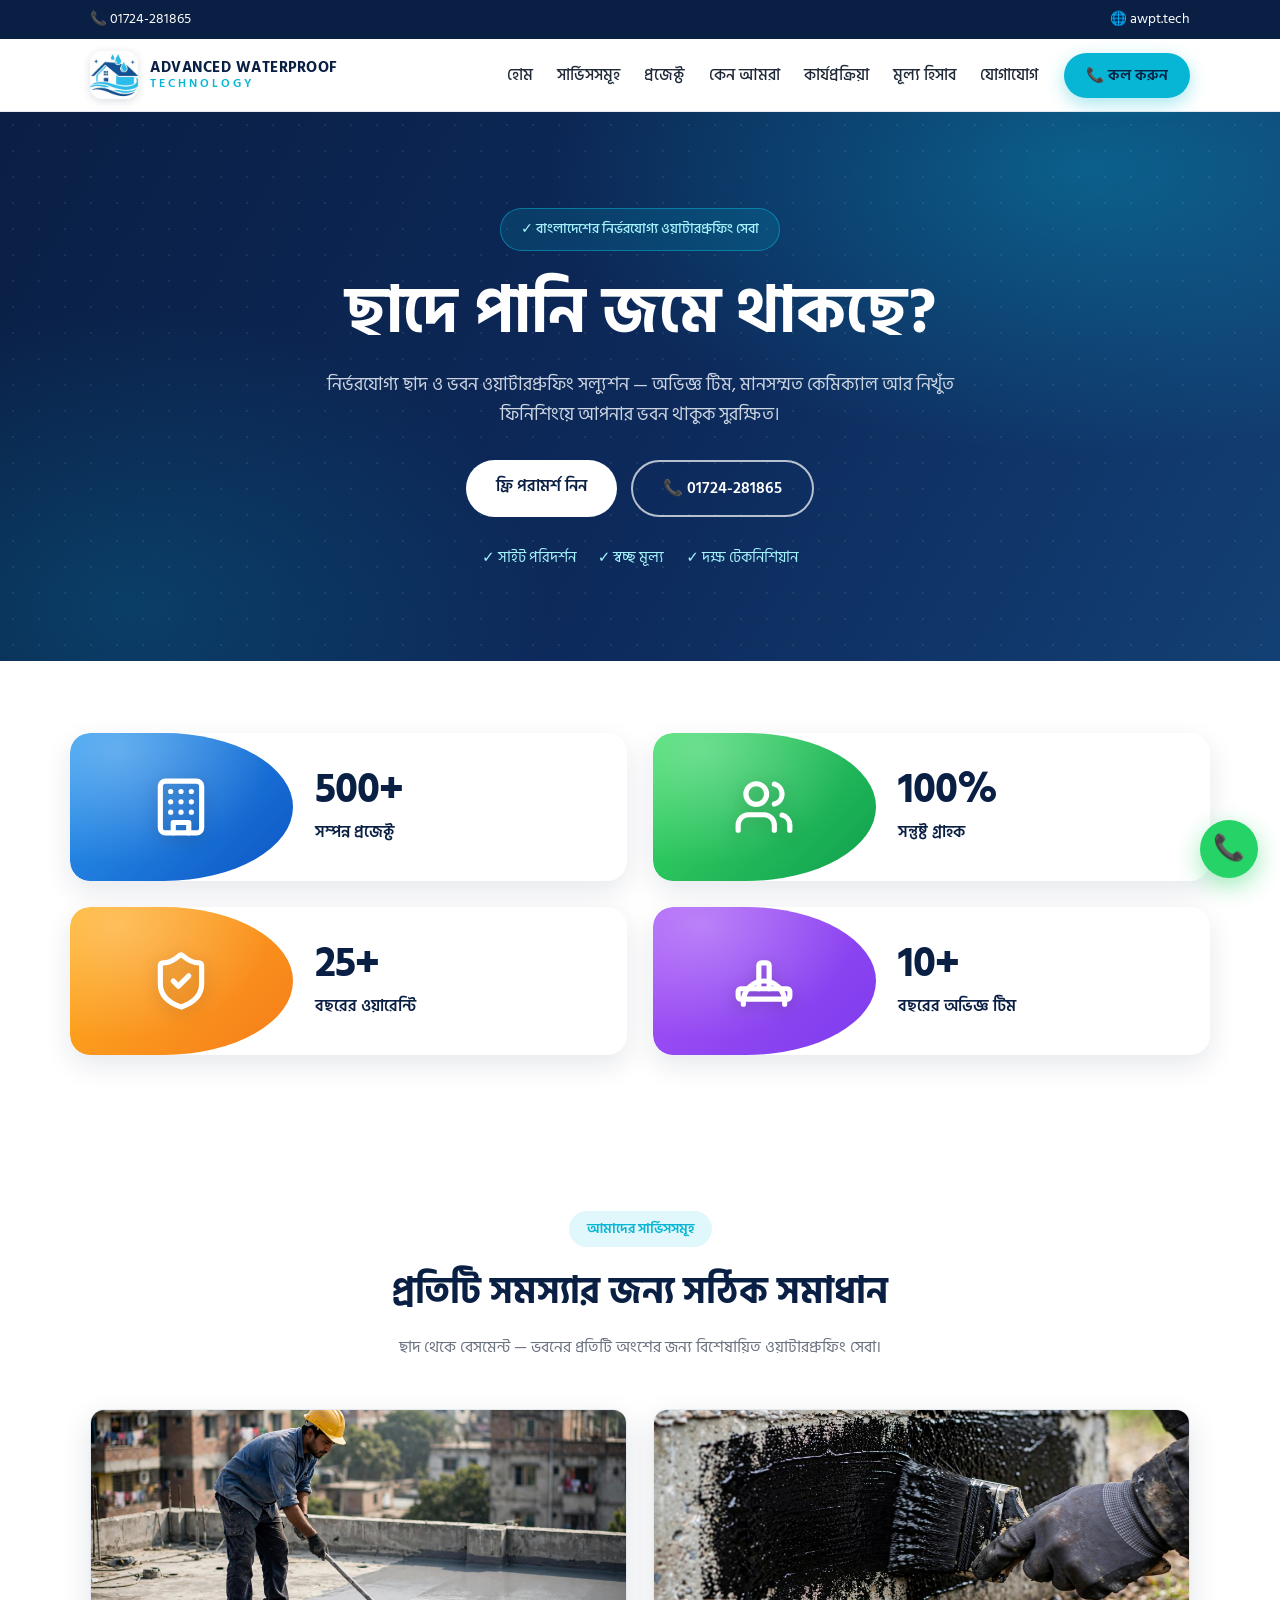
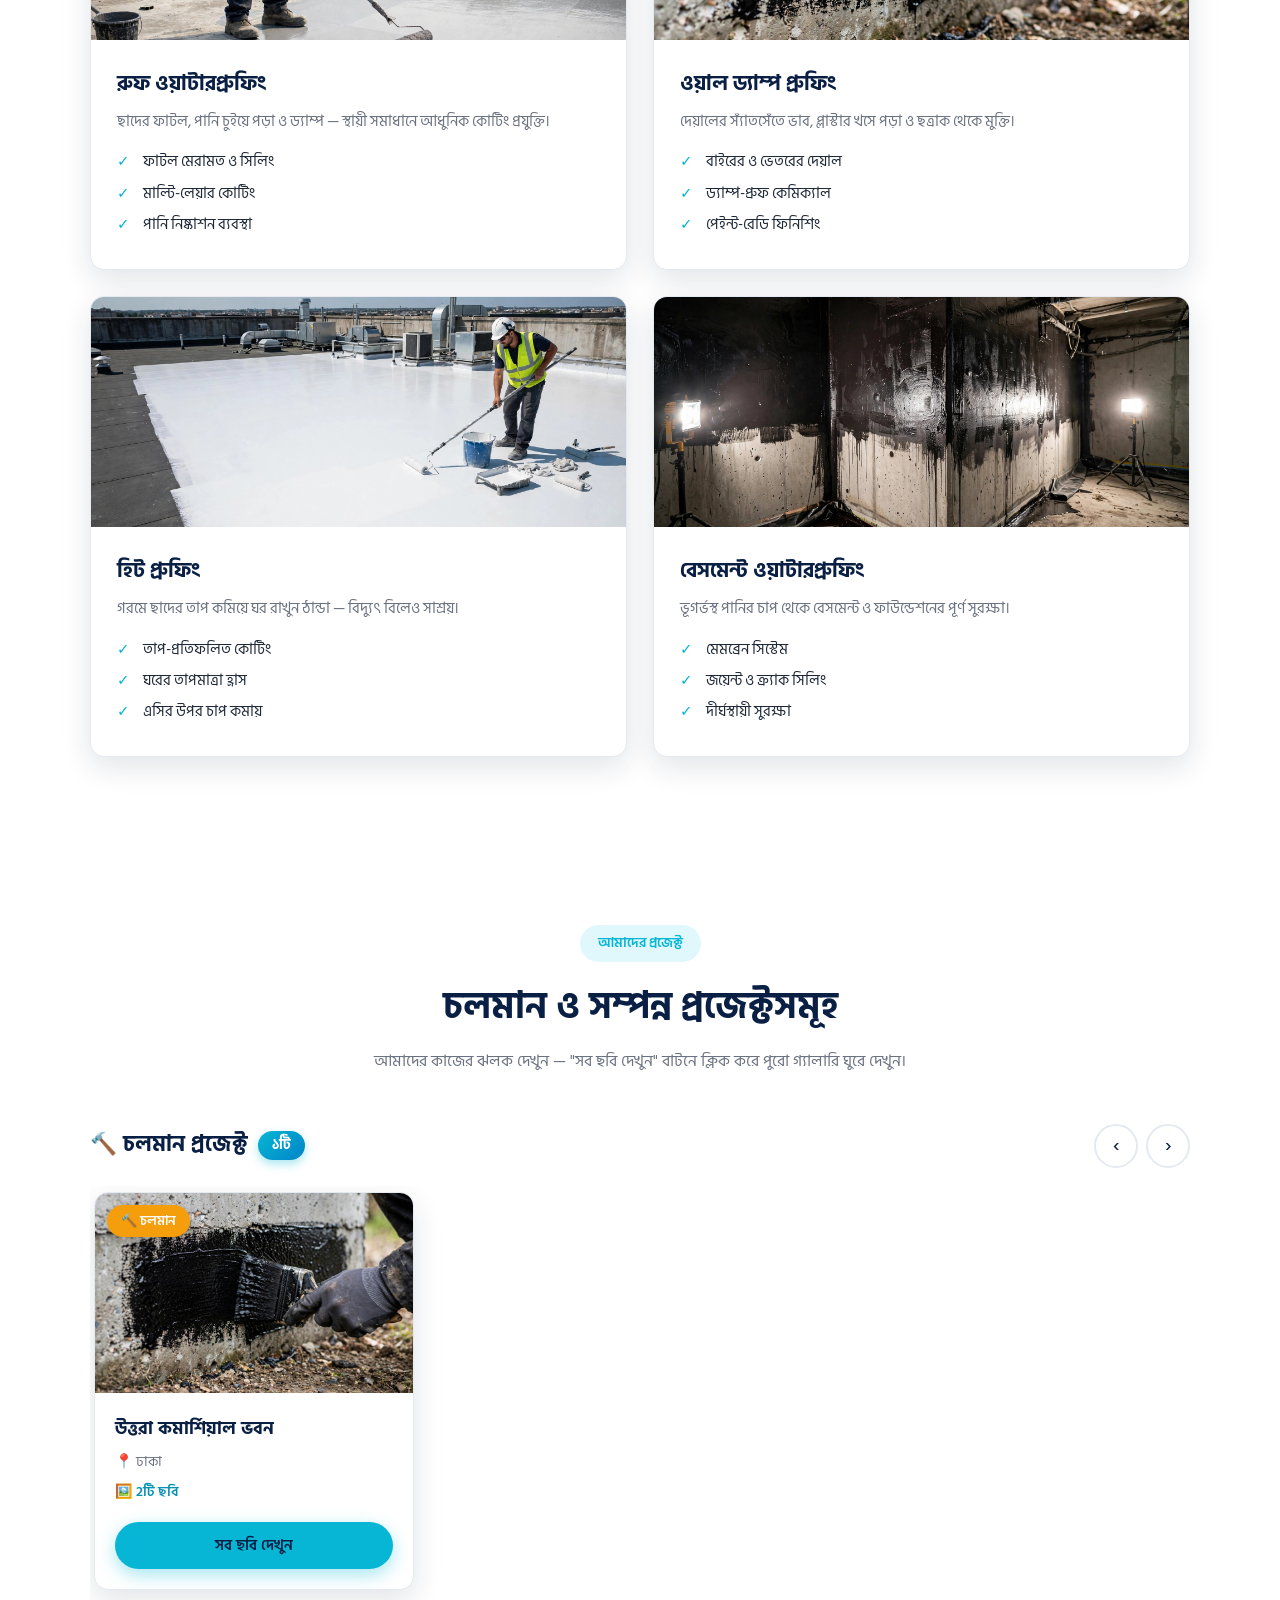
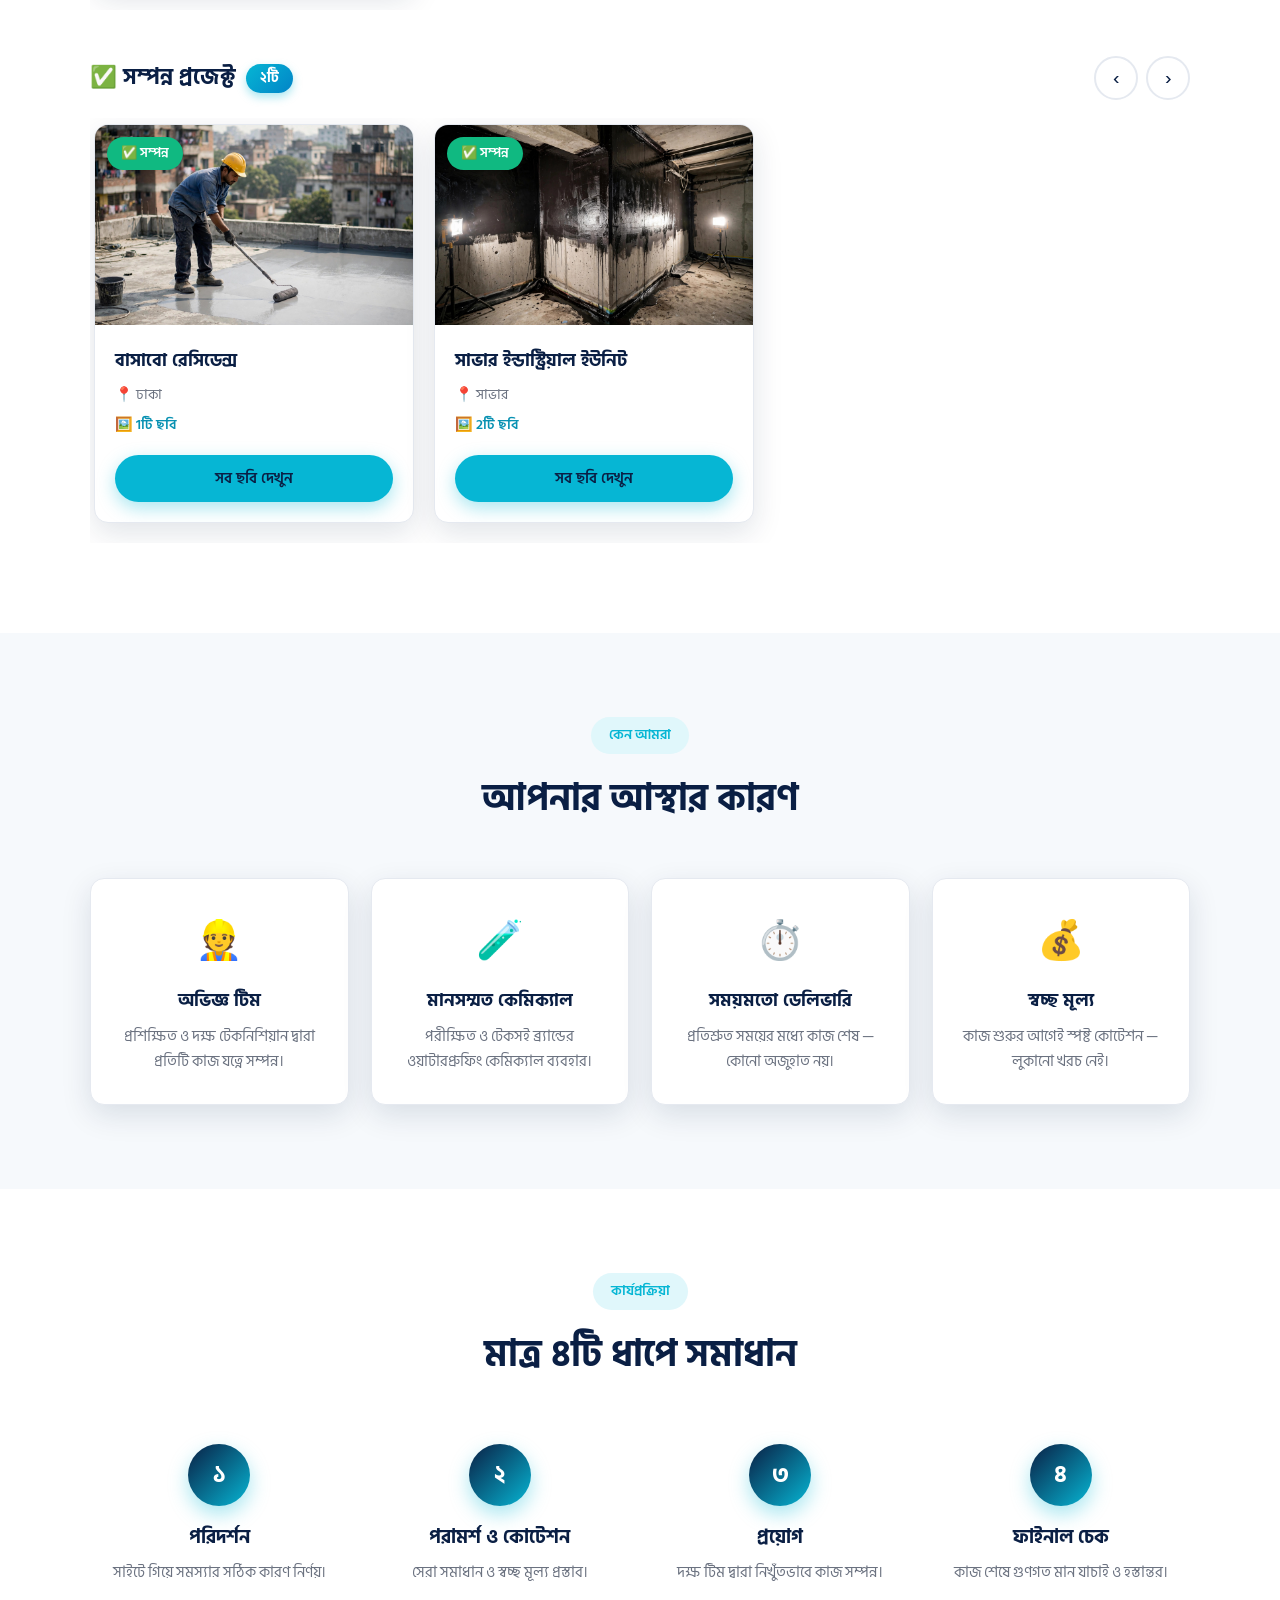
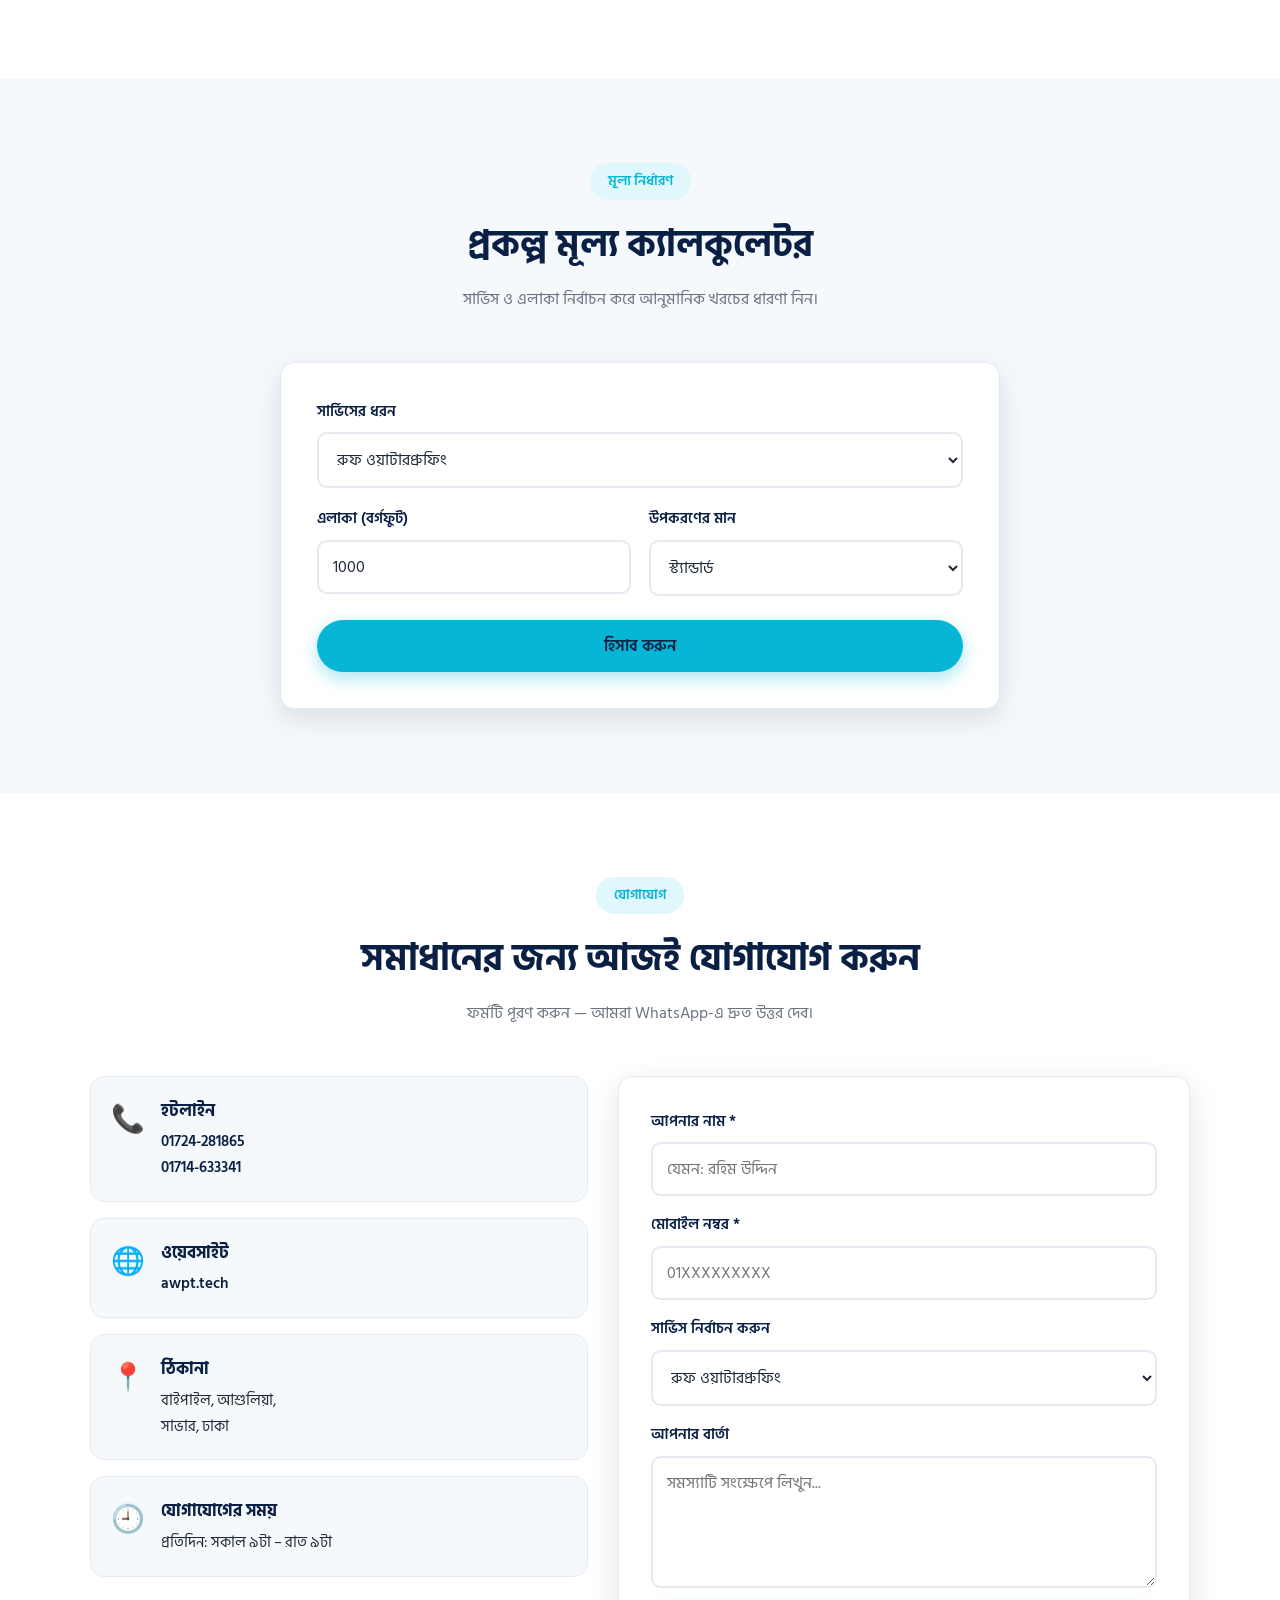
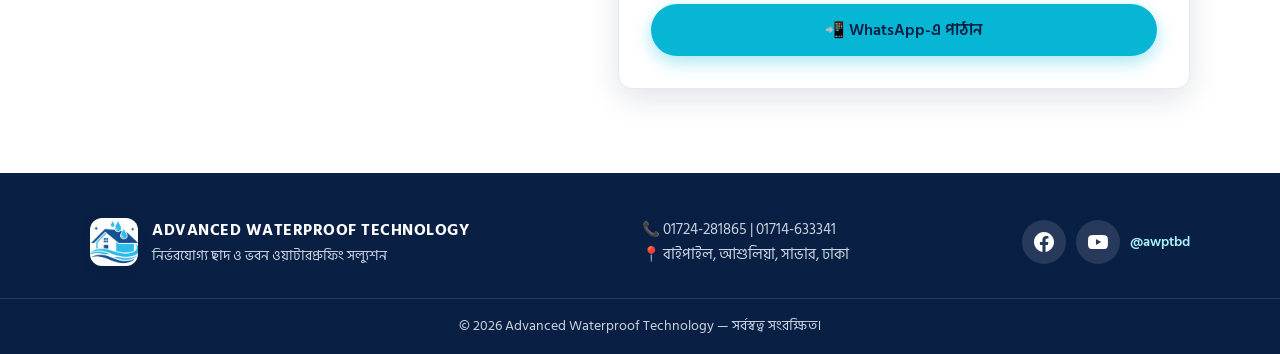
==== commit 46ffe243: "Lightbox swipe fix (spinner+preload), topbar single number" ====
--- a/index.html
+++ b/index.html
@@ -15,7 +15,7 @@
   <!-- ===== Top bar ===== -->
   <div class="topbar">
     <div class="container topbar-inner">
-      <span class="topbar-item">📞 <a href="tel:+8801724281865">01724-281865</a> | <a href="tel:+8801714633341">01714-633341</a></span>
+      <span class="topbar-item">📞 <a href="tel:+8801724281865">01724-281865</a></span>
       <span class="topbar-item topbar-right">🌐 <a href="https://awpt.tech" target="_blank" rel="noopener">awpt.tech</a></span>
     </div>
   </div>
@@ -204,6 +204,44 @@
       </div>
     </section>
 
+    <!-- ===== Videos ===== -->
+    <section class="section videos-sec" id="videos" hidden>
+      <div class="container">
+        <div class="section-head reveal">
+          <span class="section-tag">ভিডিও গ্যালারি</span>
+          <h2>🎬 আমাদের ভিডিও</h2>
+          <p>ইউটিউব চ্যানেলের সর্বশেষ ভিডিওসমূহ — পছন্দের ভিডিওতে ক্লিক করলেই পপআপে চলবে।</p>
+        </div>
+      </div>
+      <div class="vcarousel reveal" id="vcarousel"></div>
+      <p class="empty-projects" id="empty-videos" hidden>এখনো কোনো ভিডিও পাওয়া যায়নি।</p>
+    </section>
+
+    <!-- ===== Video popup player (draggable, chromeless) ===== -->
+    <div class="vmodal" id="vmodal" hidden>
+      <div class="vmodal-bg" data-vclose></div>
+      <div class="vplayer" id="vplayer" role="dialog" aria-label="ভিডিও প্লেয়ার">
+        <div class="vplayer-head" id="vplayer-head">
+          <span class="vplayer-title" id="vplayer-title">▶ ভিডিও</span>
+          <button type="button" class="vclose" id="vclose" aria-label="বন্ধ করুন">✕</button>
+        </div>
+        <div class="vframe">
+          <div class="vframe-holder" id="vframe-holder"><div id="vframe"></div></div>
+          <div class="vblock" aria-hidden="true"></div>
+          <div class="vloading" id="vloading" hidden>
+            <div class="vspinner"></div>
+            <span>Loading...</span>
+          </div>
+          <button type="button" class="vreplay" id="vreplay" hidden>↻ আবার দেখুন</button>
+        </div>
+        <div class="vcontrols">
+          <button type="button" class="vpp" id="vpp" aria-label="চালান">▶</button>
+          <input type="range" class="vseek" id="vseek" min="0" max="1000" value="0" step="1" aria-label="ভিডিও এগিয়ে-পিছিয়ে নিন">
+          <span class="vtime" id="vtime">0:00 / 0:00</span>
+        </div>
+      </div>
+    </div>
+
     <!-- ===== Why us ===== -->
     <section class="section section-alt" id="why">
       <div class="container">
@@ -355,6 +393,7 @@
     <button class="lb-nav lb-prev" id="lb-prev" aria-label="আগের ছবি">‹</button>
     <div class="lb-stage" id="lb-stage">
       <img class="lb-img" id="lb-img" src="" alt="প্রজেক্টের ছবি">
+      <div class="lb-loading" id="lb-loading" hidden><div class="vspinner"></div></div>
       <p class="lb-title" id="lb-title"></p>
     </div>
     <button class="lb-nav lb-next" id="lb-next" aria-label="পরের ছবি">›</button>
--- a/style.css
+++ b/style.css
@@ -285,6 +285,101 @@
 /* ---------- Reveal animation ---------- */
 .reveal { opacity: 0; transform: translateY(26px); transition: opacity 0.6s ease, transform 0.6s cubic-bezier(0.22, 1, 0.36, 1); }
 .reveal.visible { opacity: 1; transform: none; }
+
+/* ---------- Videos ---------- */
+.videos-sec { padding-bottom: 76px; }
+.vcarousel {
+  display: flex; gap: 18px; overflow-x: auto; scroll-snap-type: x mandatory;
+  padding: 6px 5% 22px; scrollbar-width: thin; scrollbar-color: var(--cyan) var(--border);
+  -webkit-overflow-scrolling: touch;
+}
+.vcarousel::-webkit-scrollbar { height: 8px; }
+.vcarousel::-webkit-scrollbar-track { background: var(--border); border-radius: 99px; }
+.vcarousel::-webkit-scrollbar-thumb { background: var(--cyan); border-radius: 99px; }
+.vcard {
+  flex: 0 0 300px; max-width: 80vw; scroll-snap-align: start;
+  background: #fff; border: 1px solid var(--border); border-radius: 16px; overflow: hidden;
+  cursor: pointer; padding: 0; text-align: left; font-family: var(--font);
+  box-shadow: 0 8px 22px rgba(10,31,68,.08); transition: transform .2s, box-shadow .2s;
+}
+.vcard:hover { transform: translateY(-4px); box-shadow: 0 14px 30px rgba(10,31,68,.14); }
+.vthumb { position: relative; display: block; aspect-ratio: 16/9; background: #0a1f44; overflow: hidden; }
+.vthumb img { width: 100%; height: 100%; object-fit: cover; display: block; }
+.vplay { position: absolute; inset: 0; display: flex; align-items: center; justify-content: center; }
+.vplay::before {
+  content: "▶"; width: 56px; height: 56px; border-radius: 50%;
+  background: rgba(6,182,212,.93); color: #fff; font-size: 1.25rem;
+  display: flex; align-items: center; justify-content: center; padding-left: 4px;
+  box-shadow: 0 6px 18px rgba(0,0,0,.35); transition: transform .2s;
+}
+.vcard:hover .vplay::before { transform: scale(1.12); }
+.vtitle {
+  display: -webkit-box; -webkit-line-clamp: 2; -webkit-box-orient: vertical; overflow: hidden;
+  padding: 12px 14px 4px; font-weight: 600; color: var(--navy); font-size: .93rem; line-height: 1.5;
+}
+.vdate { display: block; padding: 0 14px 14px; font-size: .78rem; color: var(--muted); }
+
+/* draggable video popup */
+.vmodal { position: fixed; inset: 0; z-index: 200; display: flex; align-items: center; justify-content: center; }
+.vmodal[hidden] { display: none; }
+.vmodal-bg { position: absolute; inset: 0; background: rgba(4,12,28,.78); backdrop-filter: blur(3px); }
+.vplayer {
+  position: relative; width: min(860px, 92vw);
+  background: #0a1f44; border-radius: 16px; overflow: hidden;
+  box-shadow: 0 30px 80px rgba(0,0,0,.5);
+}
+.vplayer-head {
+  display: flex; align-items: center; justify-content: space-between; gap: 10px;
+  padding: 10px 14px; cursor: grab; touch-action: none; user-select: none; -webkit-user-select: none;
+  background: linear-gradient(135deg, #0a1f44, #123063); color: #fff;
+}
+.vplayer-head:active { cursor: grabbing; }
+.vplayer-title { font-size: .92rem; font-weight: 600; white-space: nowrap; overflow: hidden; text-overflow: ellipsis; }
+.vclose {
+  flex-shrink: 0; width: 34px; height: 34px; border-radius: 50%; border: none;
+  background: rgba(255,255,255,.14); color: #fff; font-size: 1rem; cursor: pointer;
+}
+.vclose:hover { background: #dc2626; }
+.vframe { position: relative; aspect-ratio: 16/9; background: #000; }
+.vframe-holder, .vframe-holder #vframe { position: absolute; inset: 0; }
+.vframe-holder iframe { position: absolute; inset: 0; width: 100% !important; height: 100% !important; border: 0; }
+/* transparent shield: no click ever reaches YouTube's UI */
+.vblock { position: absolute; inset: 0; z-index: 2; }
+/* loading spinner while the video starts / buffers */
+.vloading {
+  position: absolute; inset: 0; z-index: 2;
+  background: rgba(4,12,28,.55);
+  display: flex; flex-direction: column; align-items: center; justify-content: center; gap: 12px;
+  color: #fff; font-size: .95rem; font-weight: 600;
+}
+.vloading[hidden] { display: none; }
+.vspinner {
+  width: 44px; height: 44px; border-radius: 50%;
+  border: 4px solid rgba(255,255,255,.25); border-top-color: var(--cyan);
+  animation: vspin .8s linear infinite;
+}
+@keyframes vspin { to { transform: rotate(360deg); } }
+/* custom replay covers YouTube's end screen */
+.vreplay {
+  position: absolute; inset: 0; z-index: 3; border: none; cursor: pointer;
+  background: rgba(4,12,28,.78); color: #fff; font-family: var(--font);
+  font-size: 1.05rem; font-weight: 600;
+  display: flex; align-items: center; justify-content: center; gap: 10px;
+}
+.vreplay[hidden] { display: none; }
+/* custom controls: only play/pause + seek */
+.vcontrols {
+  display: flex; align-items: center; gap: 10px;
+  padding: 10px 14px; background: #0a1f44;
+}
+.vpp {
+  flex-shrink: 0; width: 40px; height: 40px; border-radius: 50%; border: none;
+  background: var(--cyan); color: #fff; font-size: 1.05rem; cursor: pointer;
+  display: flex; align-items: center; justify-content: center; padding-left: 2px;
+}
+.vpp:hover { filter: brightness(1.1); }
+.vseek { flex: 1; accent-color: var(--cyan); cursor: pointer; height: 28px; min-width: 0; }
+.vtime { font-size: .78rem; color: #cbd5e1; white-space: nowrap; font-variant-numeric: tabular-nums; }
 
 /* ---------- Responsive ---------- */
 @media (max-width: 900px) {
@@ -445,7 +540,9 @@
 .lb-nav:hover { background: var(--cyan); border-color: var(--cyan); }
 .lb-prev { left: 18px; }
 .lb-next { right: 18px; }
-.lb-stage { width: 100%; max-width: min(92vw, 980px); text-align: center; padding: 0 76px; }
+.lb-stage { position: relative; width: 100%; max-width: min(92vw, 980px); text-align: center; padding: 0 76px; }
+.lb-loading { position: absolute; inset: 0; display: flex; align-items: center; justify-content: center; }
+.lb-loading[hidden] { display: none; }
 .lb-img {
   max-width: 100%; max-height: 68vh; border-radius: 12px; margin: 0 auto;
   box-shadow: 0 24px 70px rgba(0, 0, 0, 0.55); background: #0f1e3a;
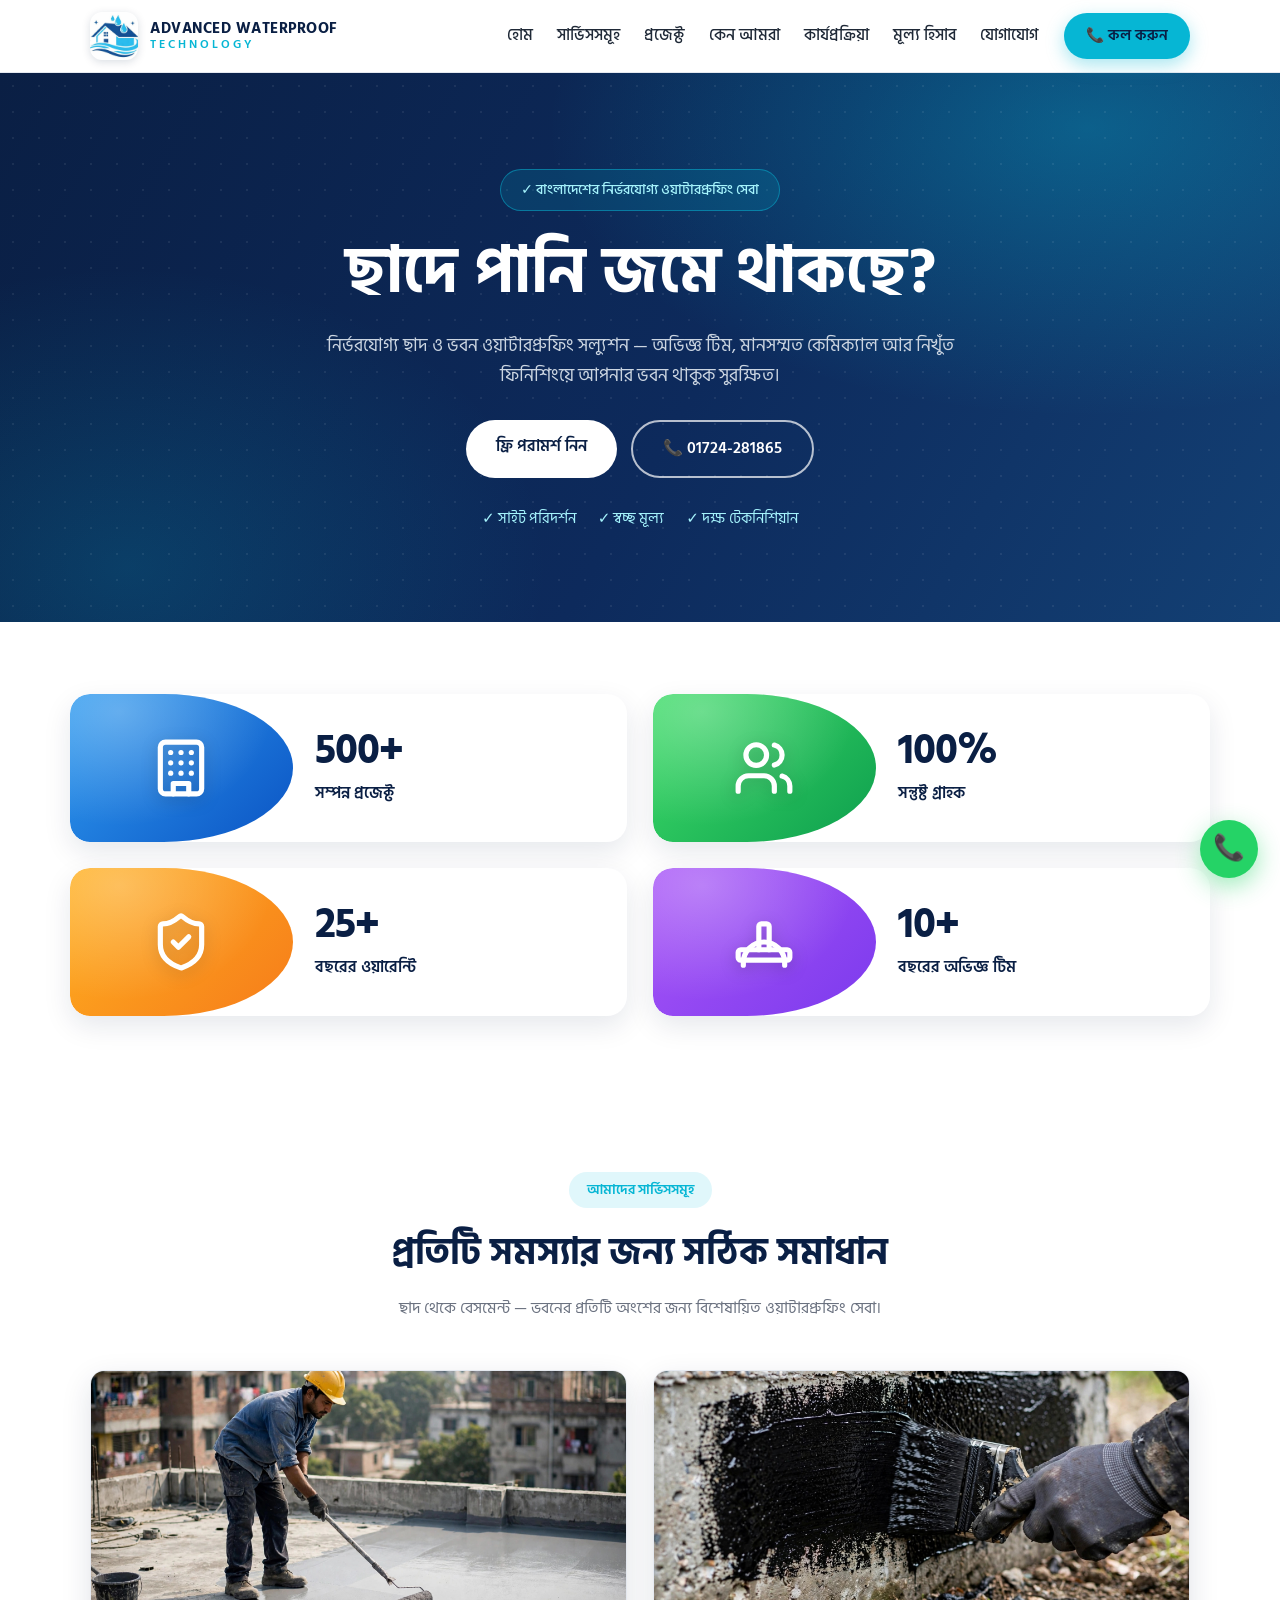
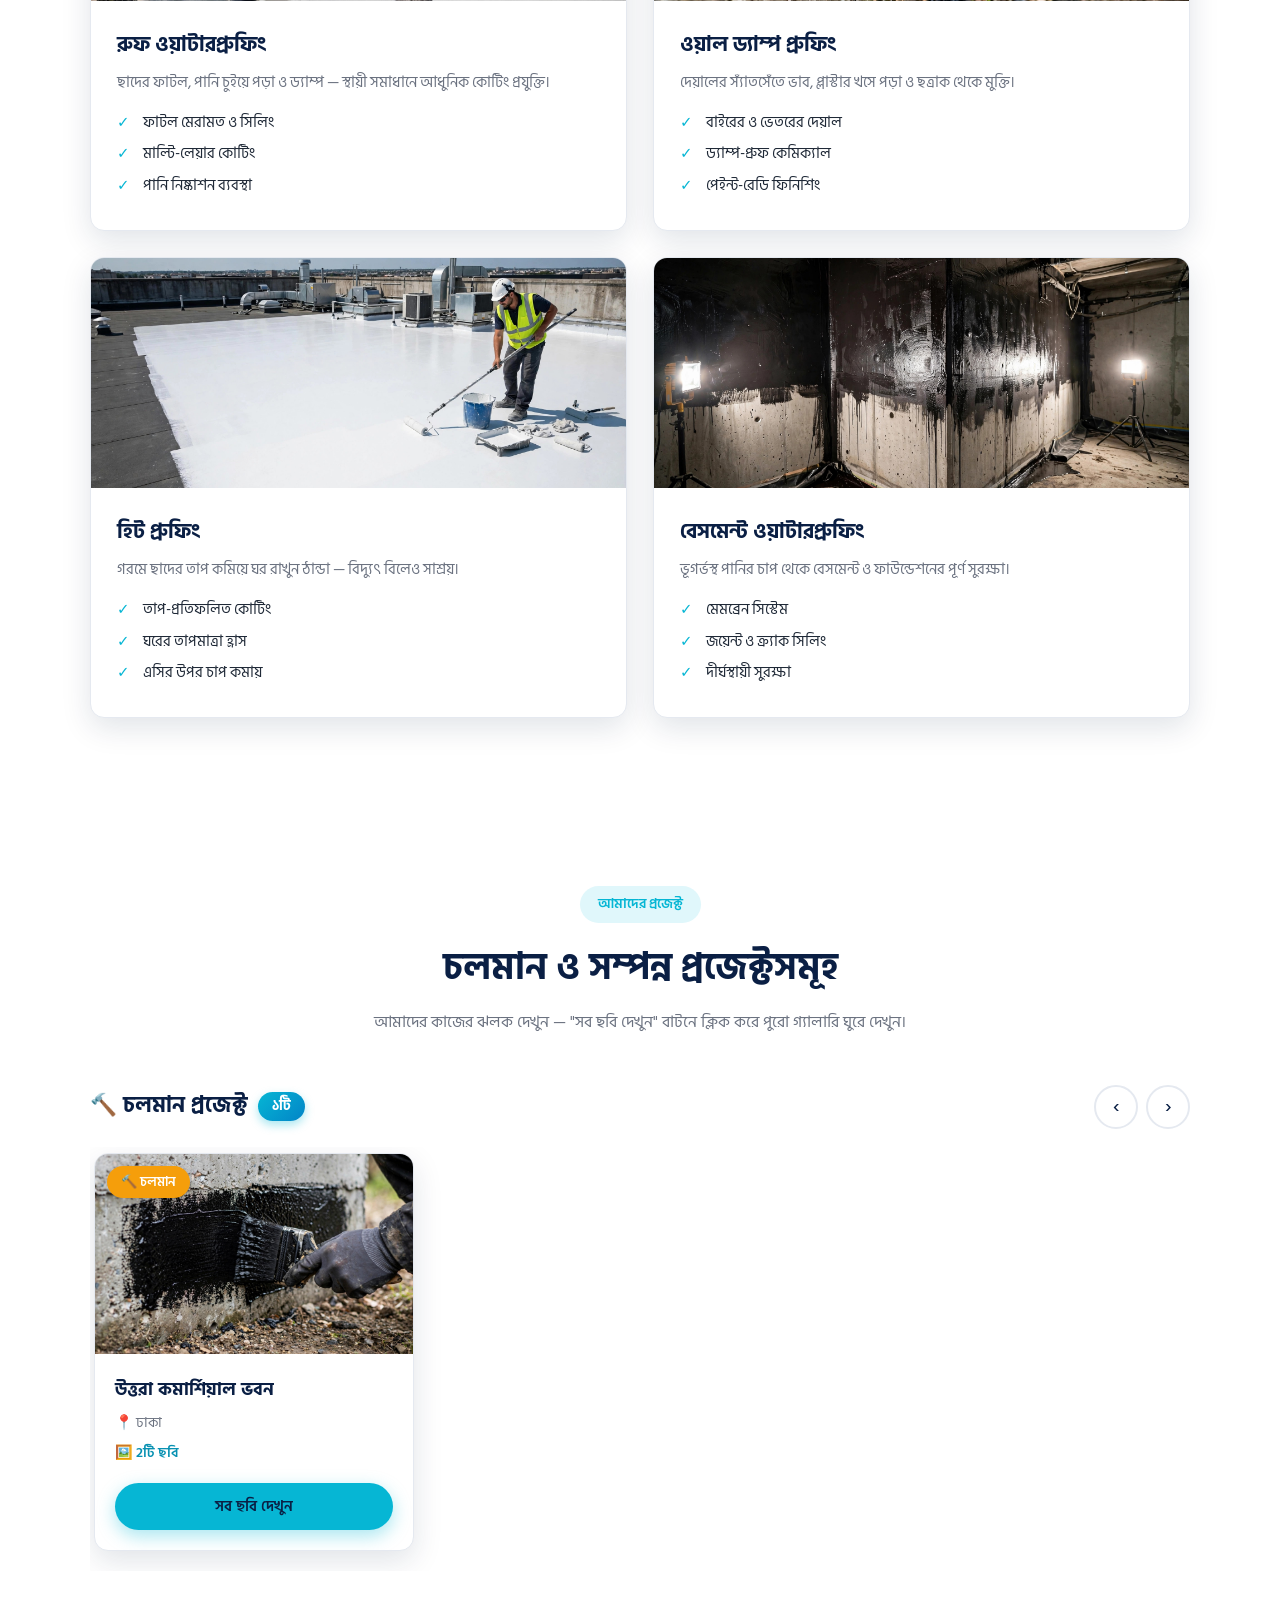
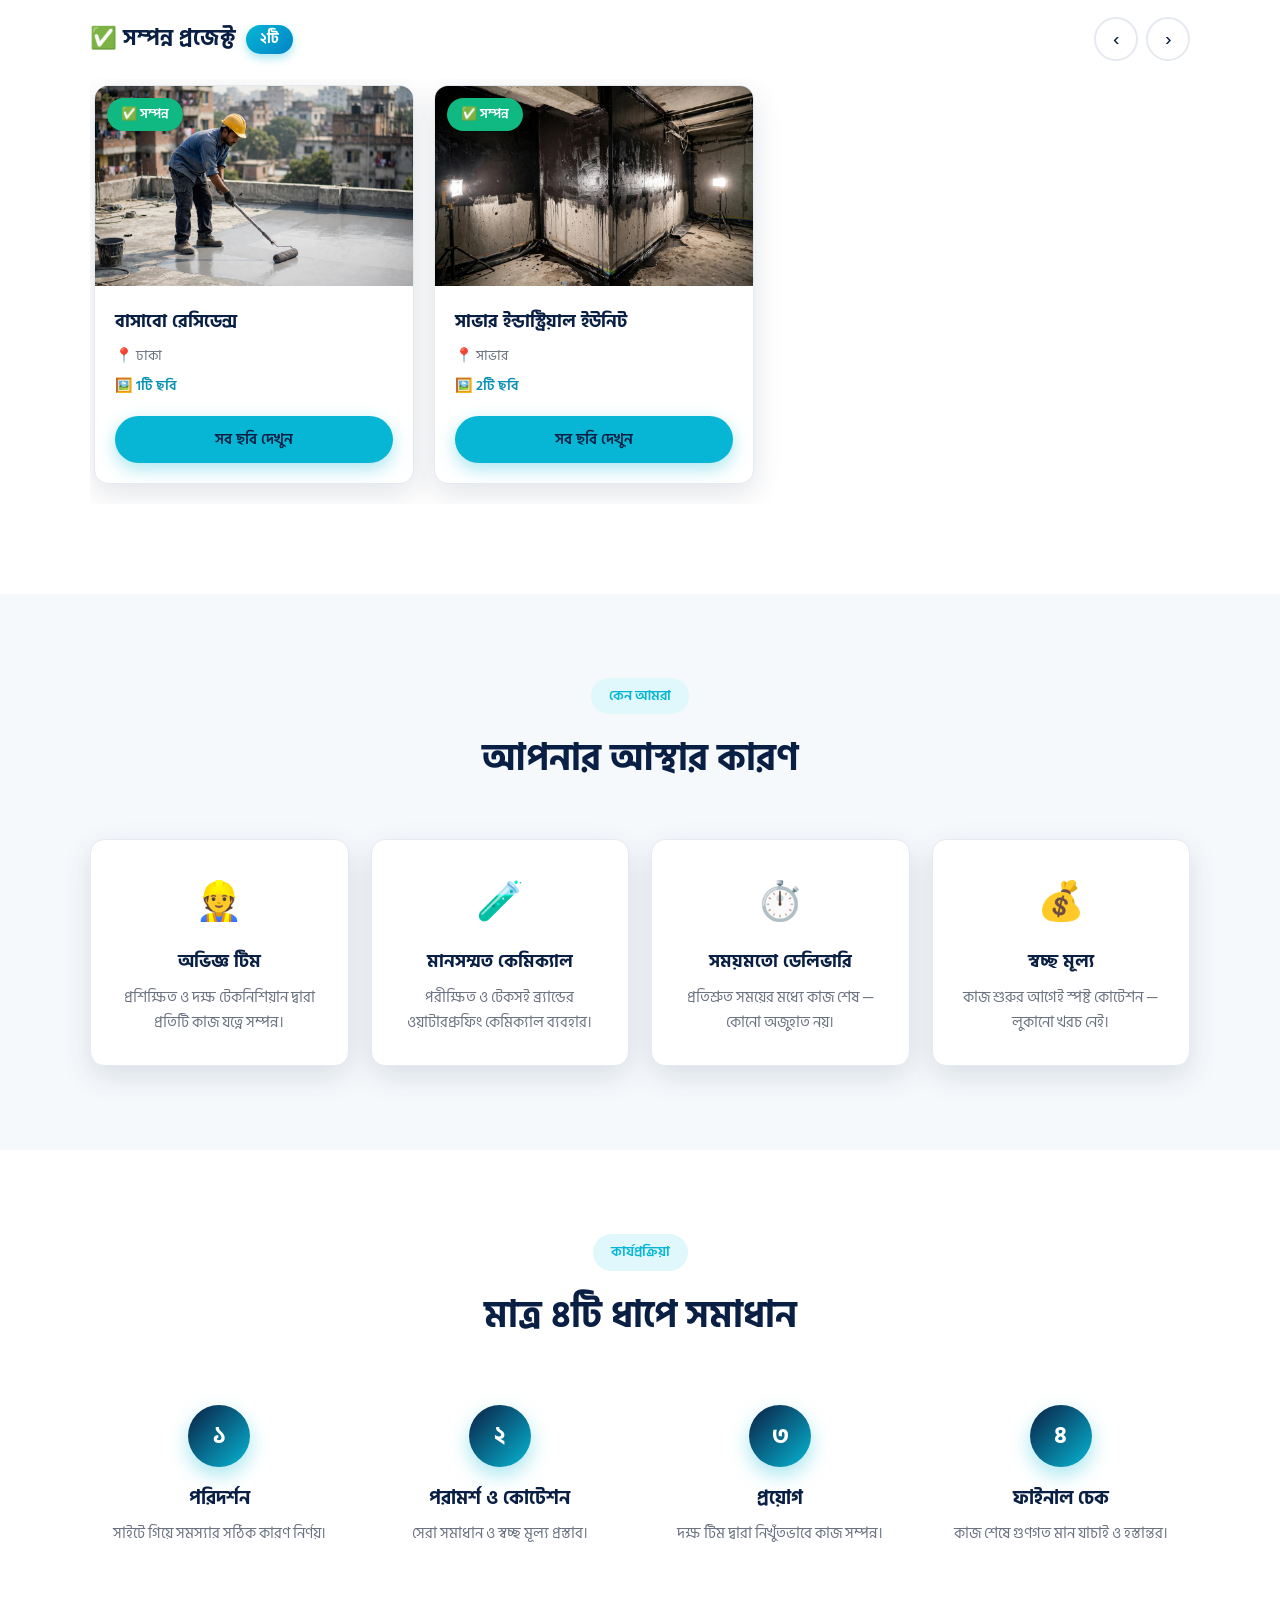
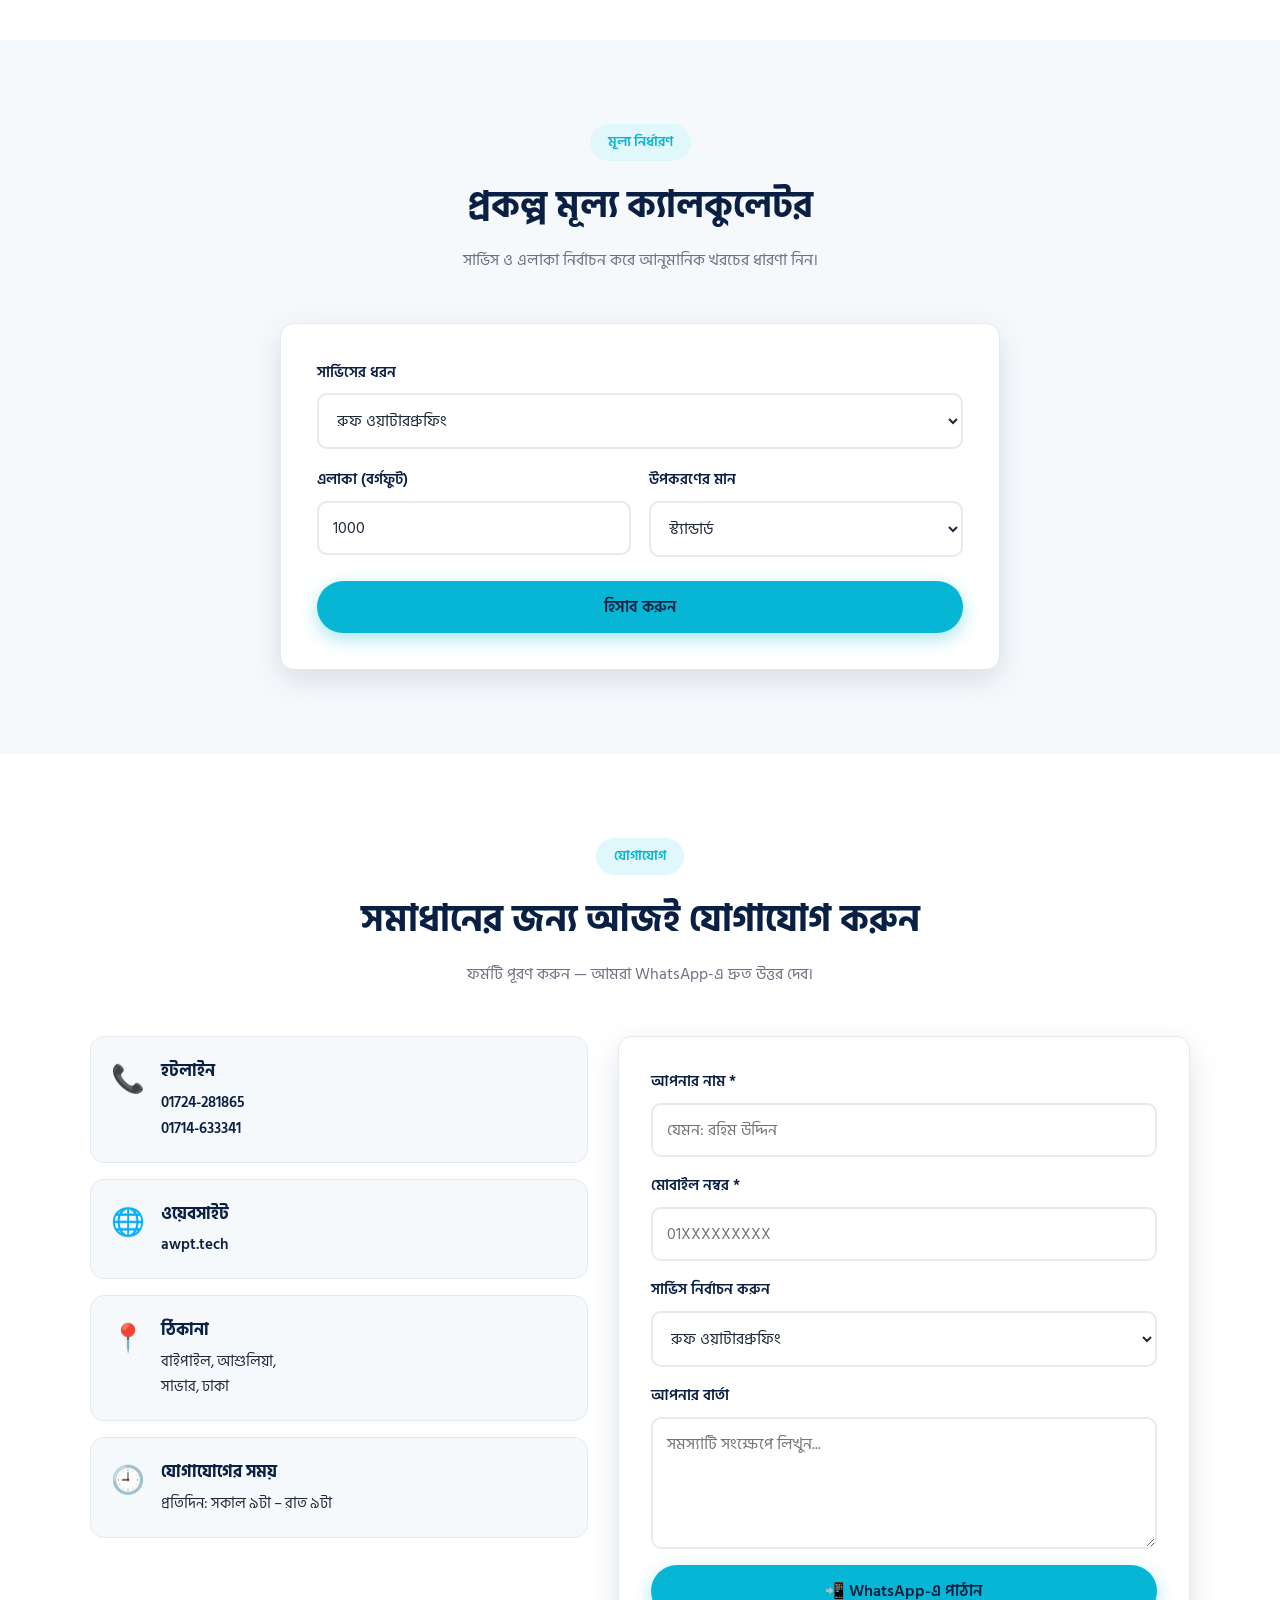
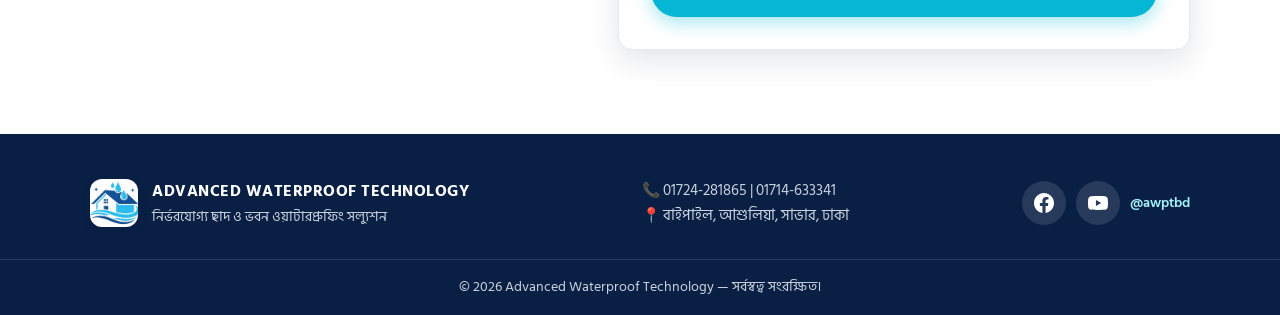
==== commit 21b6ddbc: "Remove top bar from index.html Removed the top bar section from the HTML." ====
--- a/index.html
+++ b/index.html
@@ -12,13 +12,7 @@
 </head>
 <body>
 
-  <!-- ===== Top bar ===== -->
-  <div class="topbar">
-    <div class="container topbar-inner">
-      <span class="topbar-item">📞 <a href="tel:+8801724281865">01724-281865</a></span>
-      <span class="topbar-item topbar-right">🌐 <a href="https://awpt.tech" target="_blank" rel="noopener">awpt.tech</a></span>
-    </div>
-  </div>
+  
 
   <!-- ===== Header / Nav ===== -->
   <header class="navbar" id="navbar">
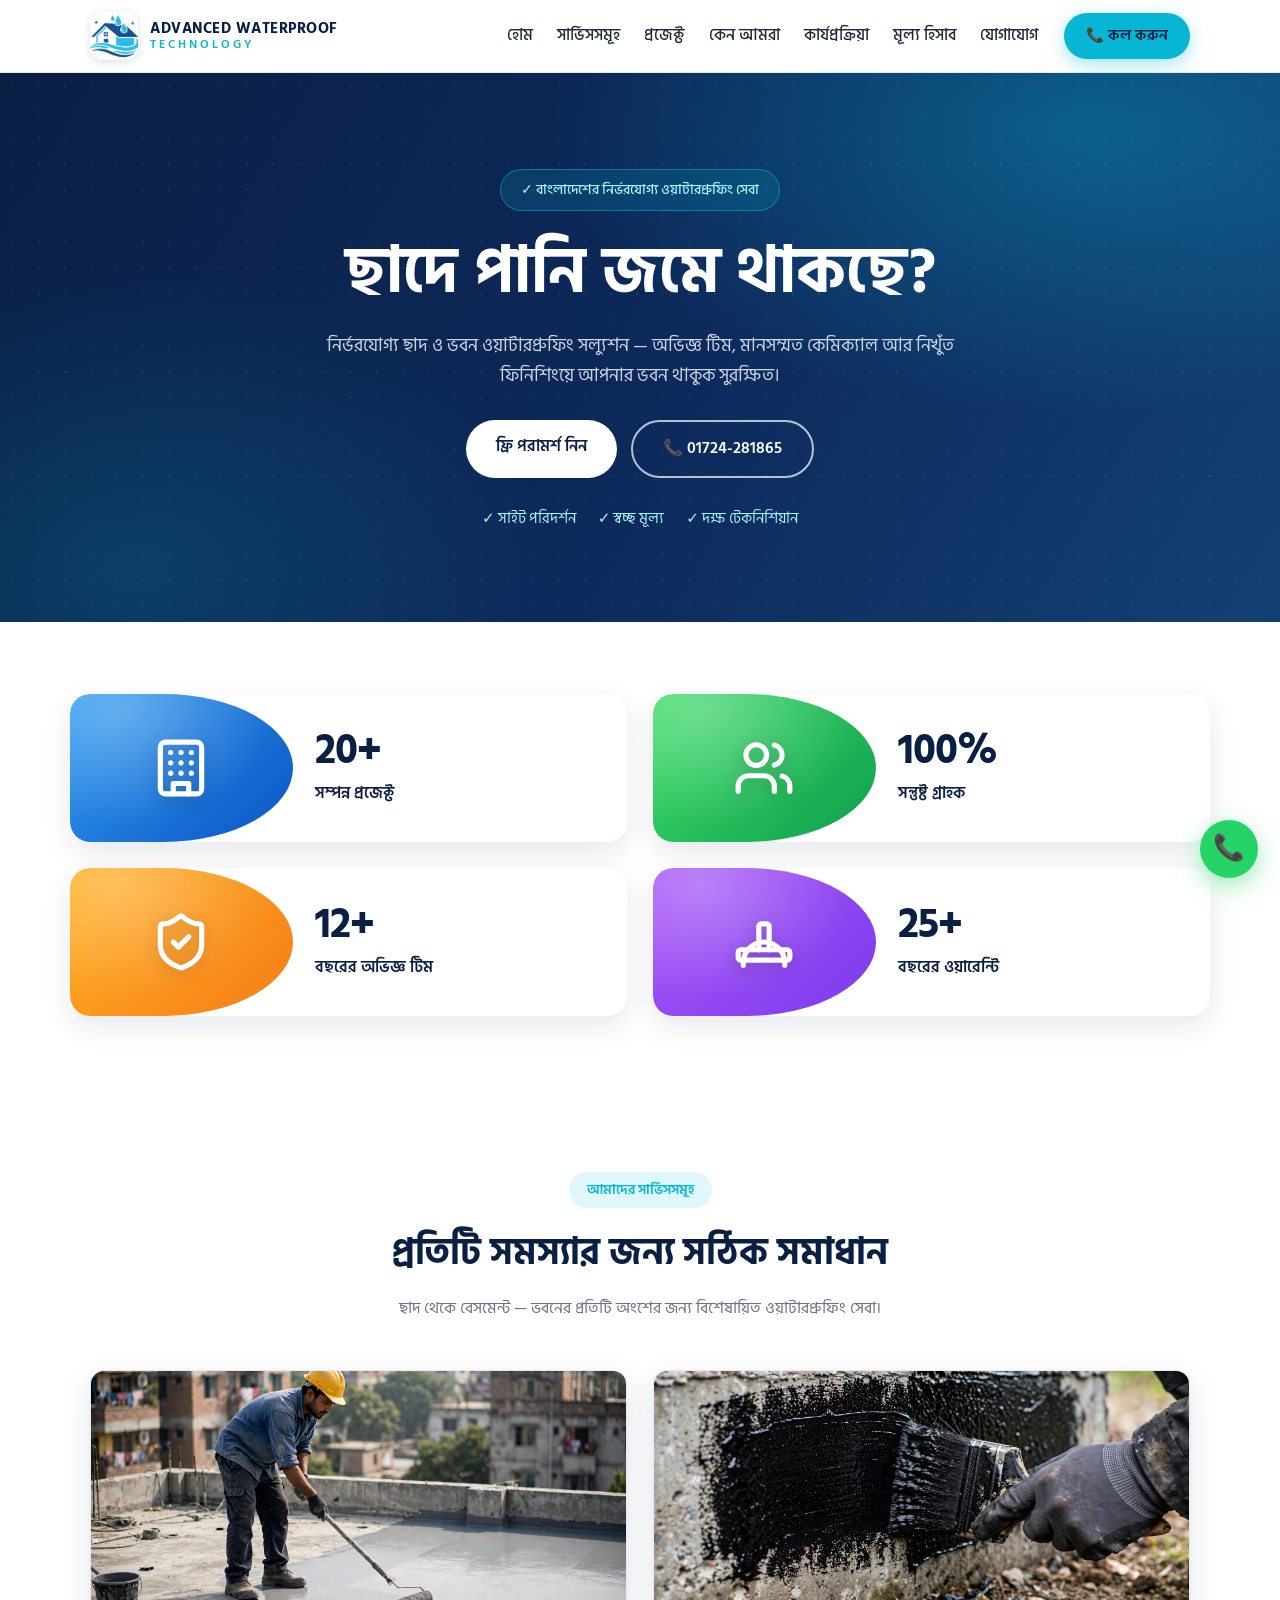
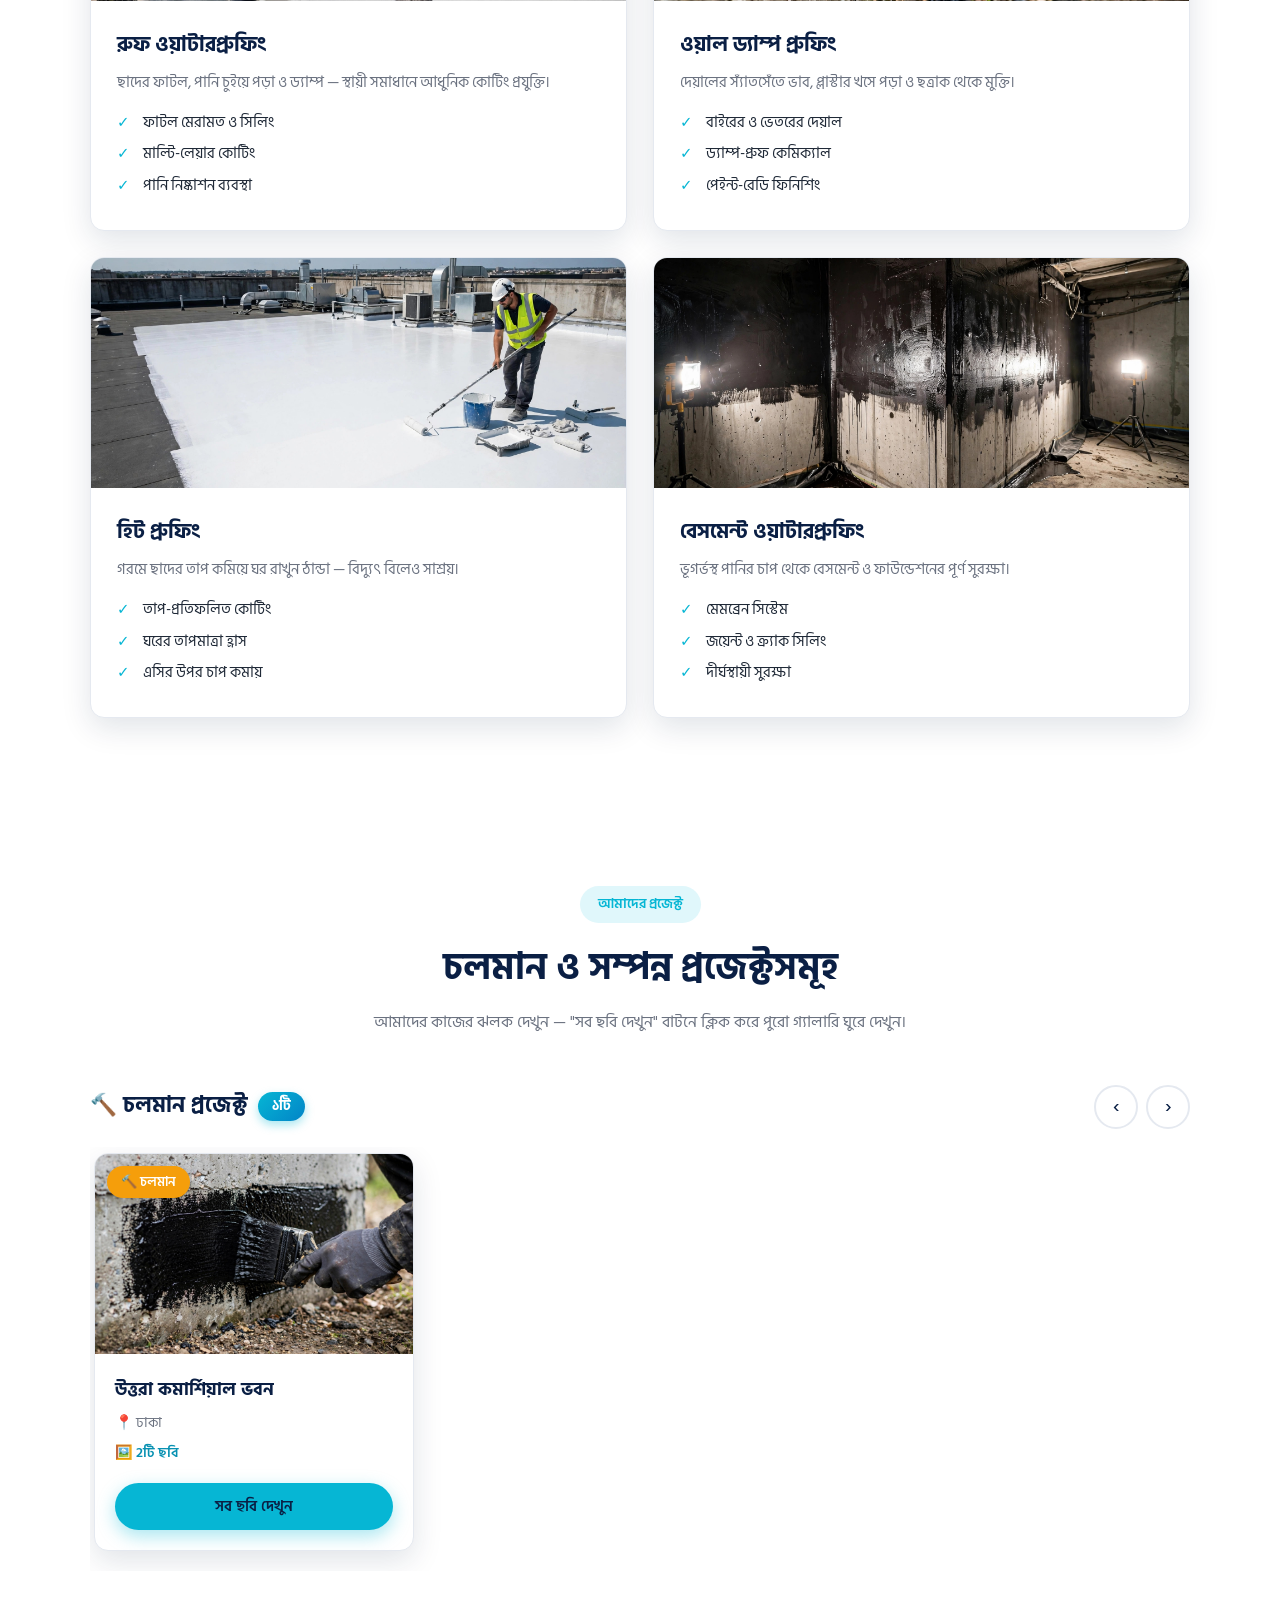
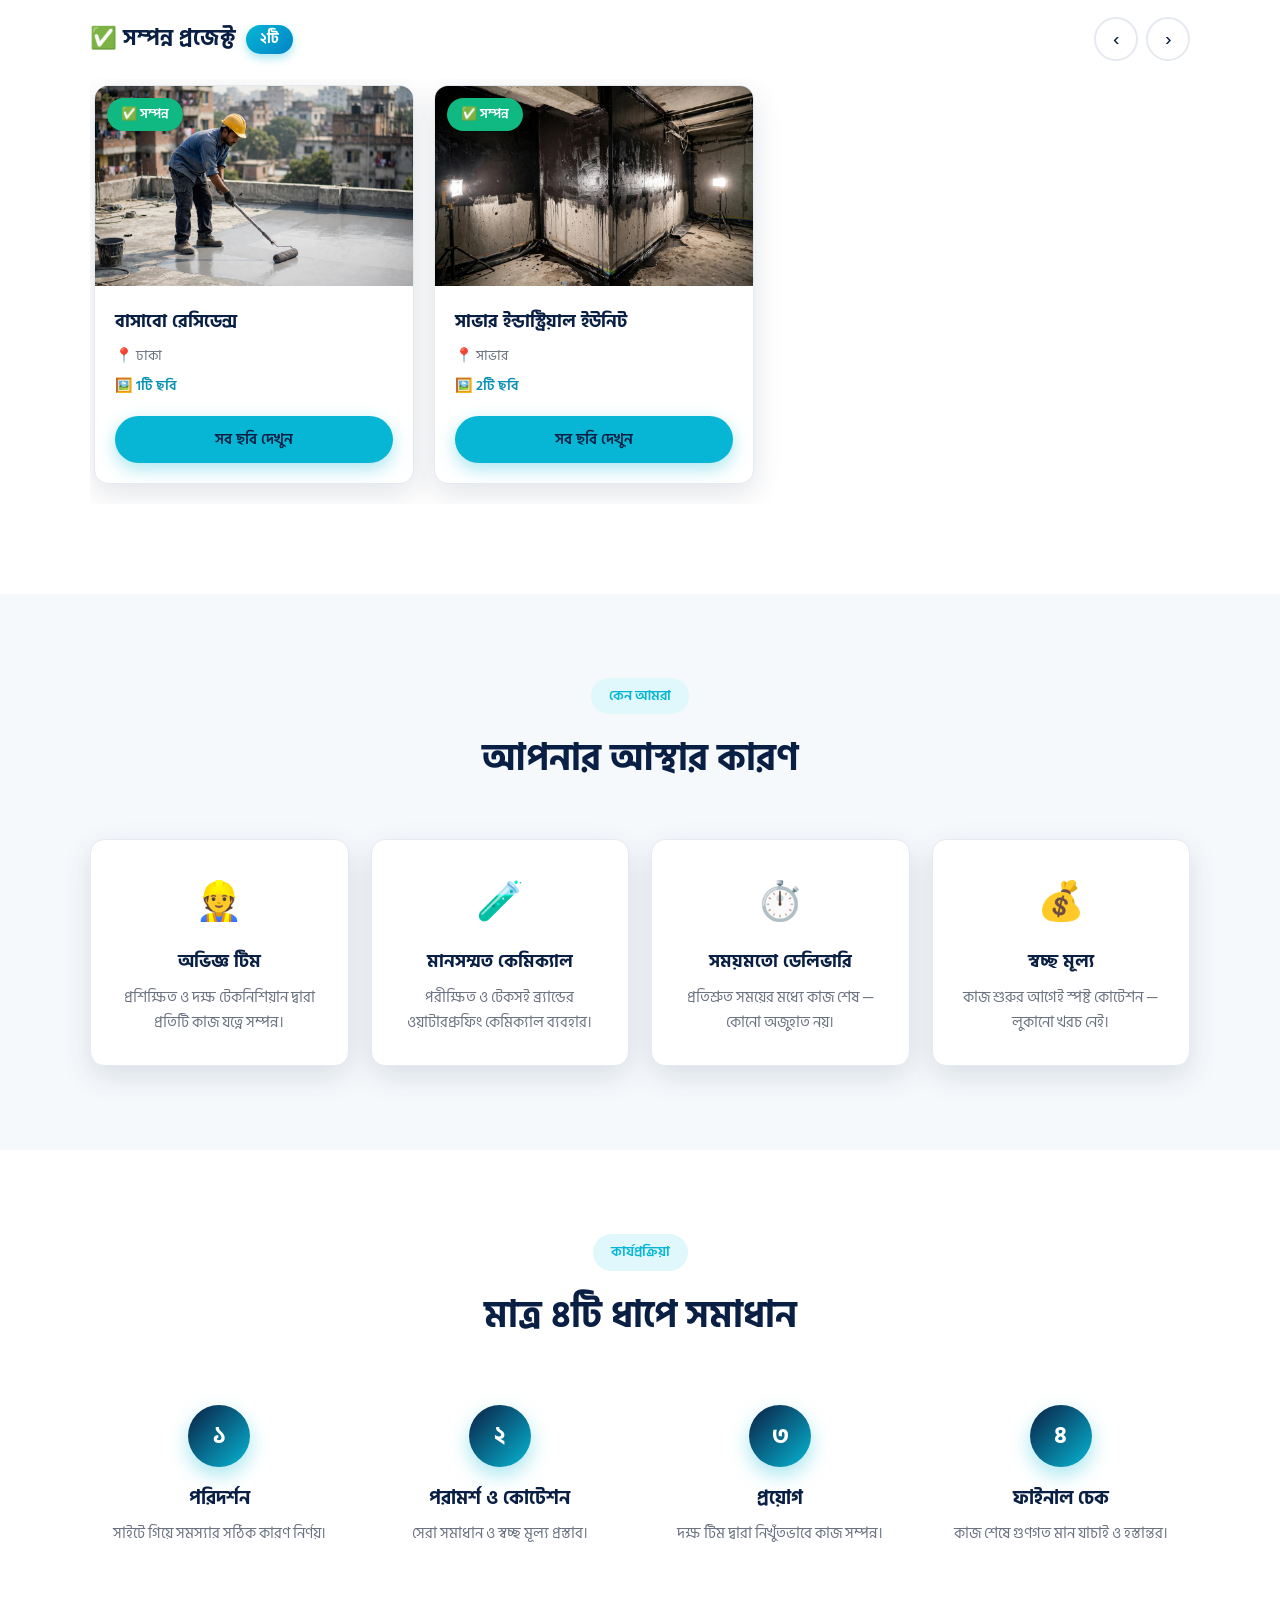
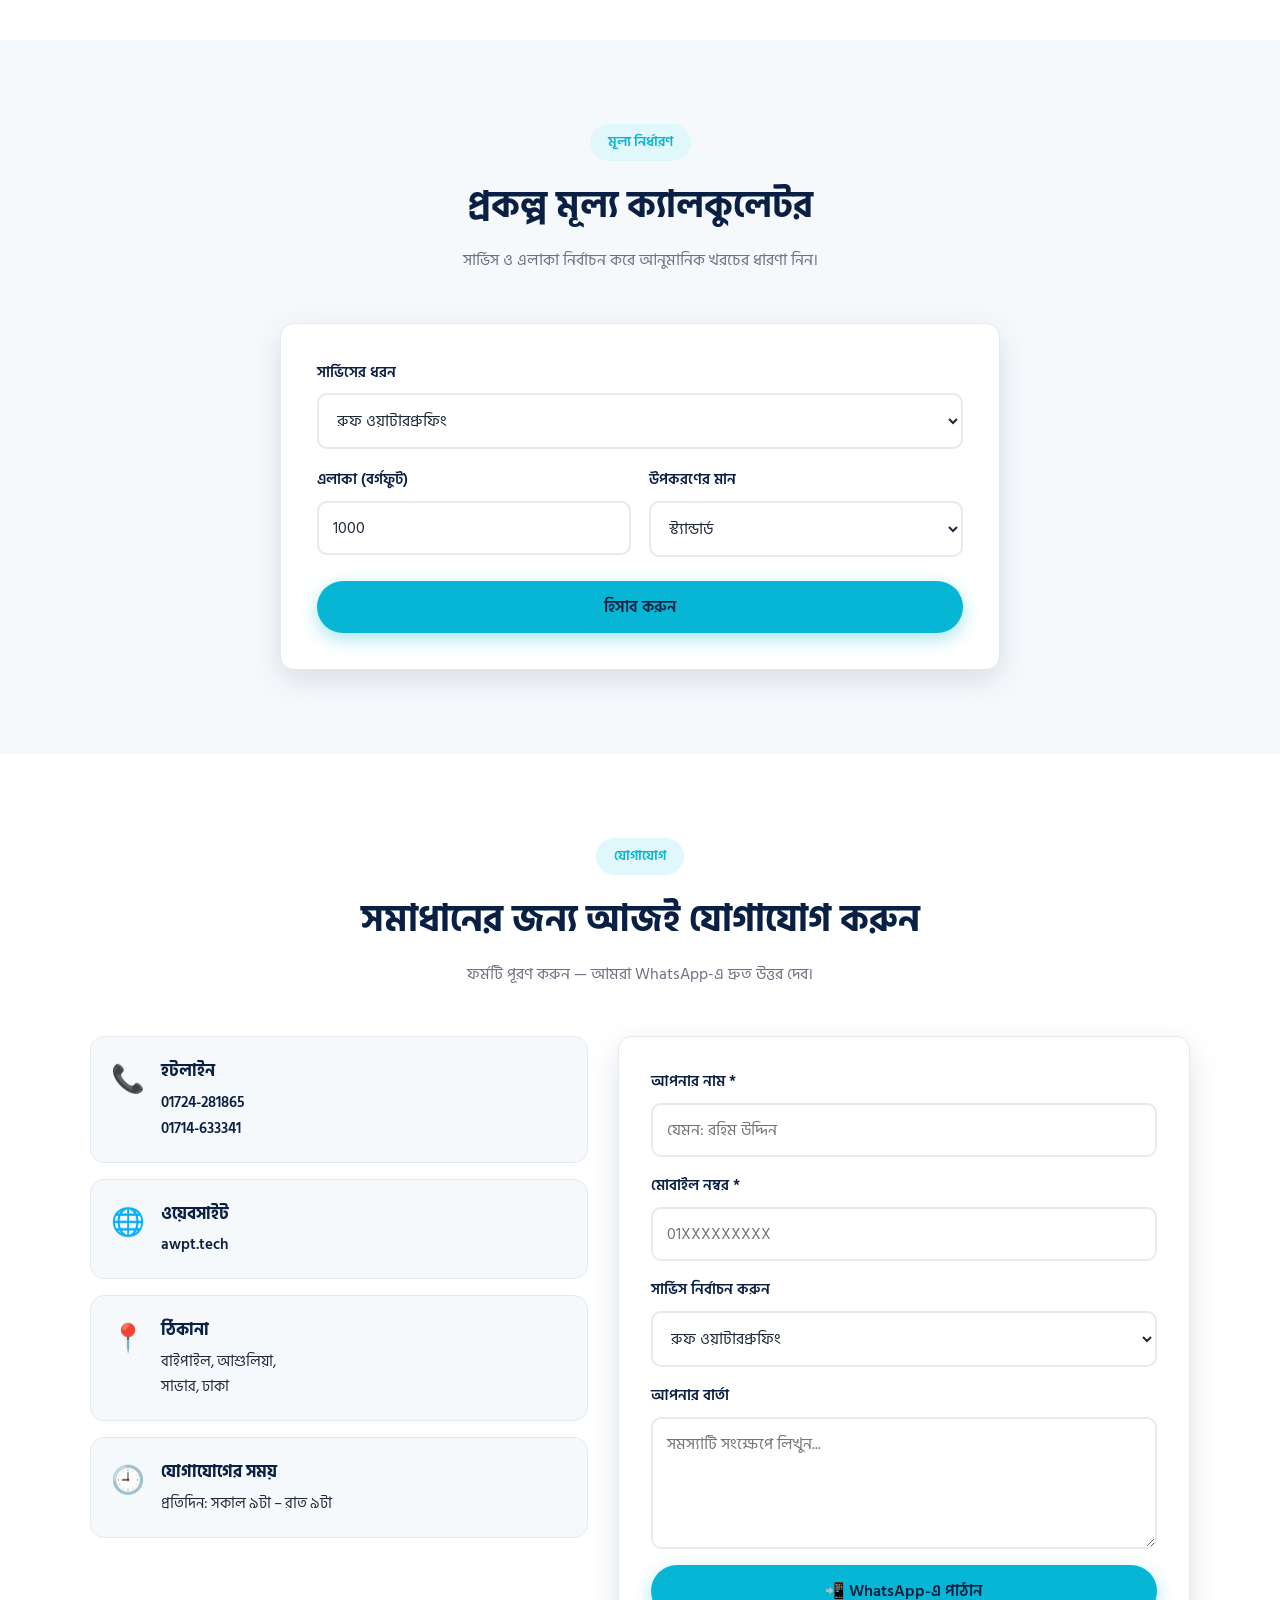
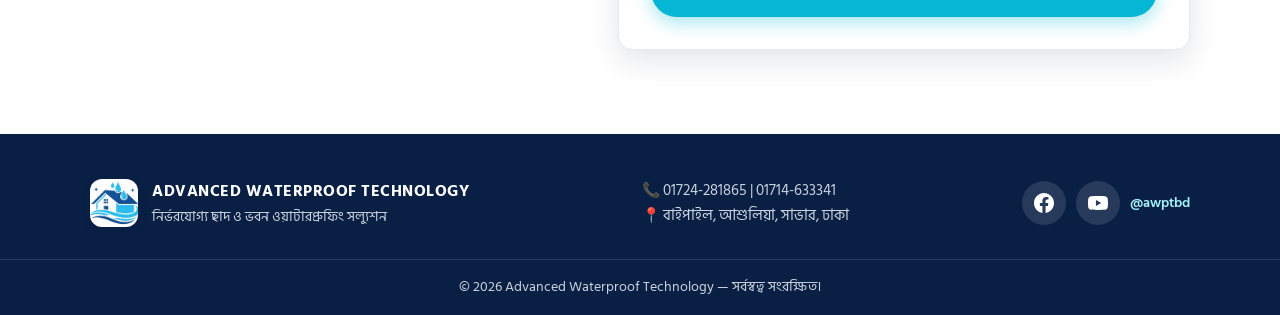
==== commit b3039bc4: "Fix stats fallback: hardcoded defaults now match admin settings (20+/100%/12+/25+)" ====
--- a/index.html
+++ b/index.html
@@ -11,8 +11,6 @@
   <link rel="stylesheet" href="style.css">
 </head>
 <body>
-
-  
 
   <!-- ===== Header / Nav ===== -->
   <header class="navbar" id="navbar">
@@ -68,7 +66,7 @@
                 <svg viewBox="0 0 24 24" fill="none" stroke="#fff" stroke-width="2" stroke-linecap="round" stroke-linejoin="round" aria-hidden="true"><rect width="16" height="20" x="4" y="2" rx="2" ry="2"/><path d="M9 22v-4h6v4"/><path d="M8 6h.01"/><path d="M16 6h.01"/><path d="M12 6h.01"/><path d="M12 10h.01"/><path d="M12 14h.01"/><path d="M16 10h.01"/><path d="M16 14h.01"/><path d="M8 10h.01"/><path d="M8 14h.01"/></svg>
               </div>
               <div class="stat-text">
-                <strong id="stat1-value" data-count>500+</strong>
+                <strong id="stat1-value" data-count>20+</strong>
                 <span id="stat1-label">সম্পন্ন প্রজেক্ট</span>
               </div>
             </div>
@@ -86,8 +84,8 @@
                 <svg viewBox="0 0 24 24" fill="none" stroke="#fff" stroke-width="2" stroke-linecap="round" stroke-linejoin="round" aria-hidden="true"><path d="M20 13c0 5-3.5 7.5-7.66 8.95a1 1 0 0 1-.67-.01C7.5 20.5 4 18 4 13V6a1 1 0 0 1 1-1c2 0 4.5-1.2 6.24-2.72a1.17 1.17 0 0 1 1.52 0C14.51 3.81 17 5 19 5a1 1 0 0 1 1 1z"/><path d="m9 12 2 2 4-4"/></svg>
               </div>
               <div class="stat-text">
-                <strong id="stat3-value" data-count>25+</strong>
-                <span id="stat3-label">বছরের ওয়ারেন্টি</span>
+                <strong id="stat3-value" data-count>12+</strong>
+                <span id="stat3-label">বছরের অভিজ্ঞ টিম</span>
               </div>
             </div>
             <div class="stat-card">
@@ -95,8 +93,8 @@
                 <svg viewBox="0 0 24 24" fill="none" stroke="#fff" stroke-width="2" stroke-linecap="round" stroke-linejoin="round" aria-hidden="true"><path d="M2 18a1 1 0 0 0 1 1h18a1 1 0 0 0 1-1v-2a1 1 0 0 0-1-1H3a1 1 0 0 0-1 1v2Z"/><path d="M10 15V6a1 1 0 0 1 1-1h2a1 1 0 0 1 1 1v9"/><path d="M4 21v-1a8 8 0 0 1 16 0v1"/></svg>
               </div>
               <div class="stat-text">
-                <strong id="stat4-value" data-count>10+</strong>
-                <span id="stat4-label">বছরের অভিজ্ঞ টিম</span>
+                <strong id="stat4-value" data-count>25+</strong>
+                <span id="stat4-label">বছরের ওয়ারেন্টি</span>
               </div>
             </div>
       </div>
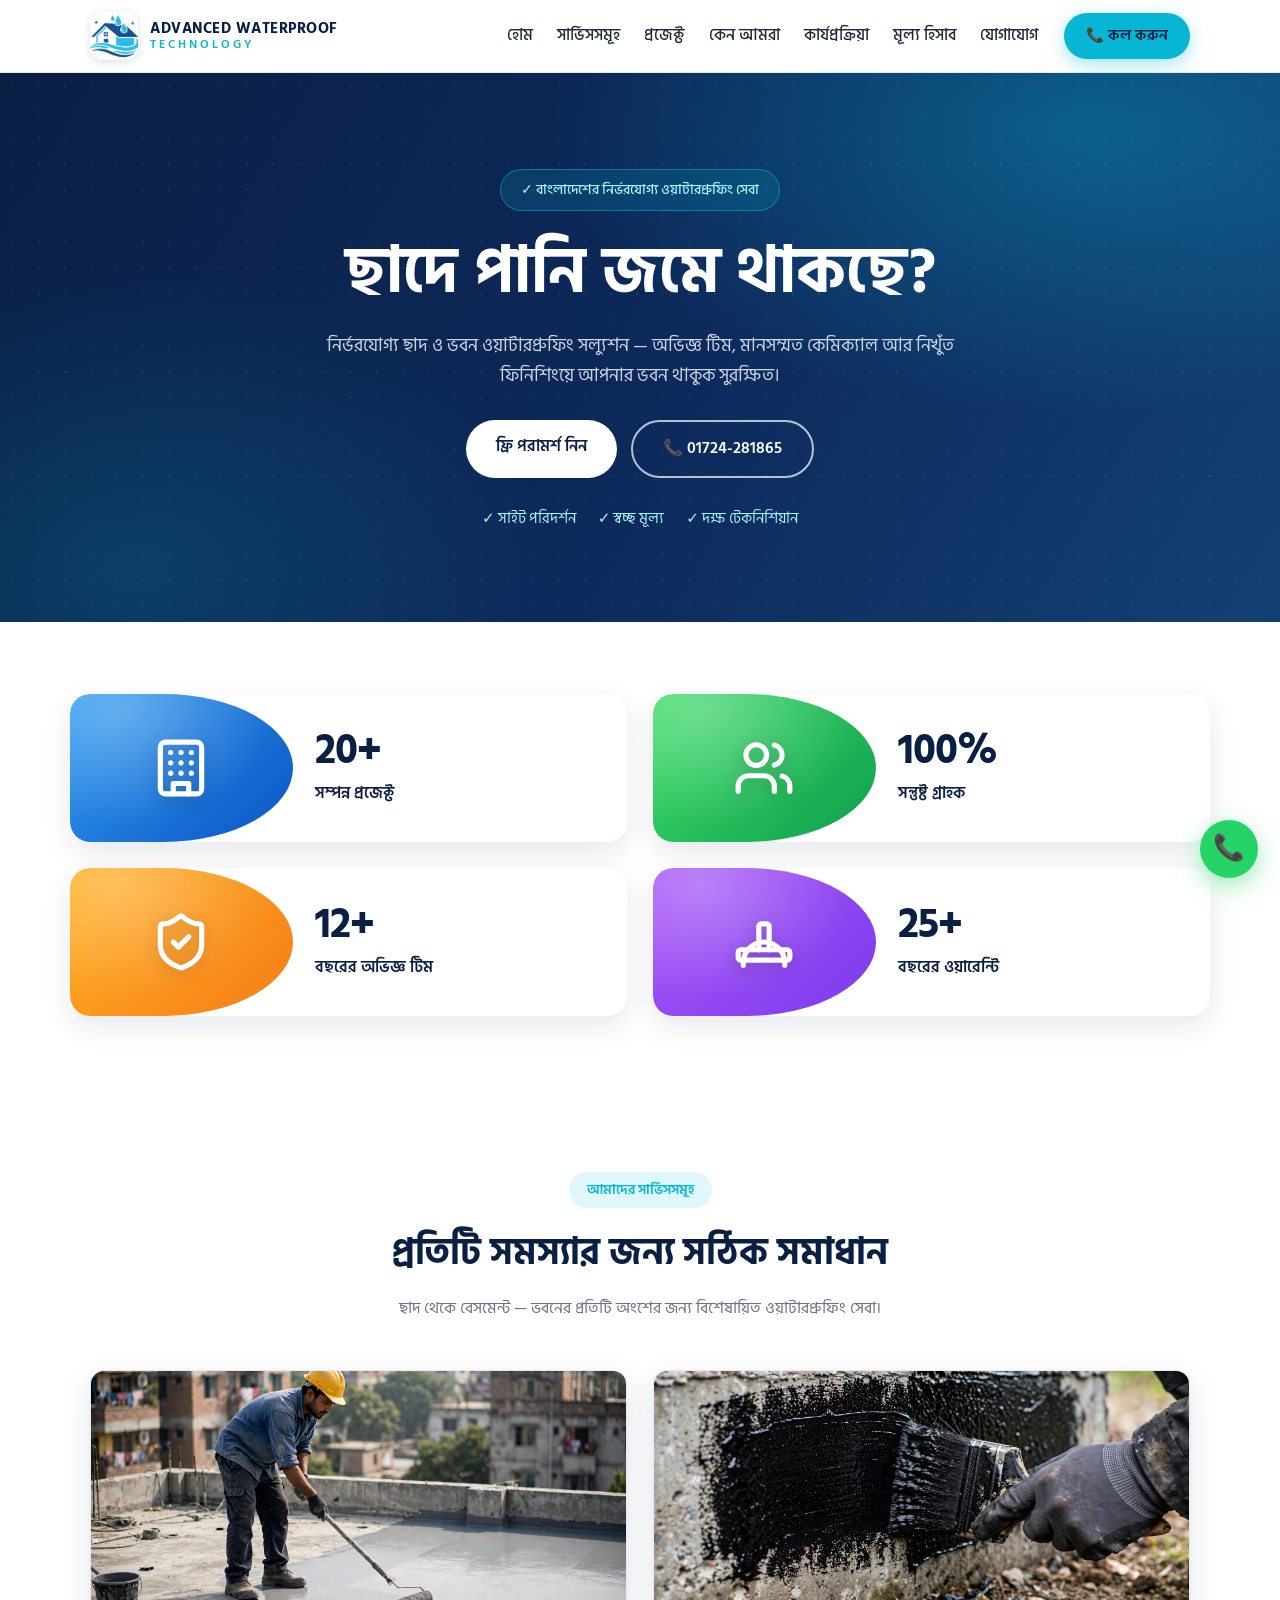
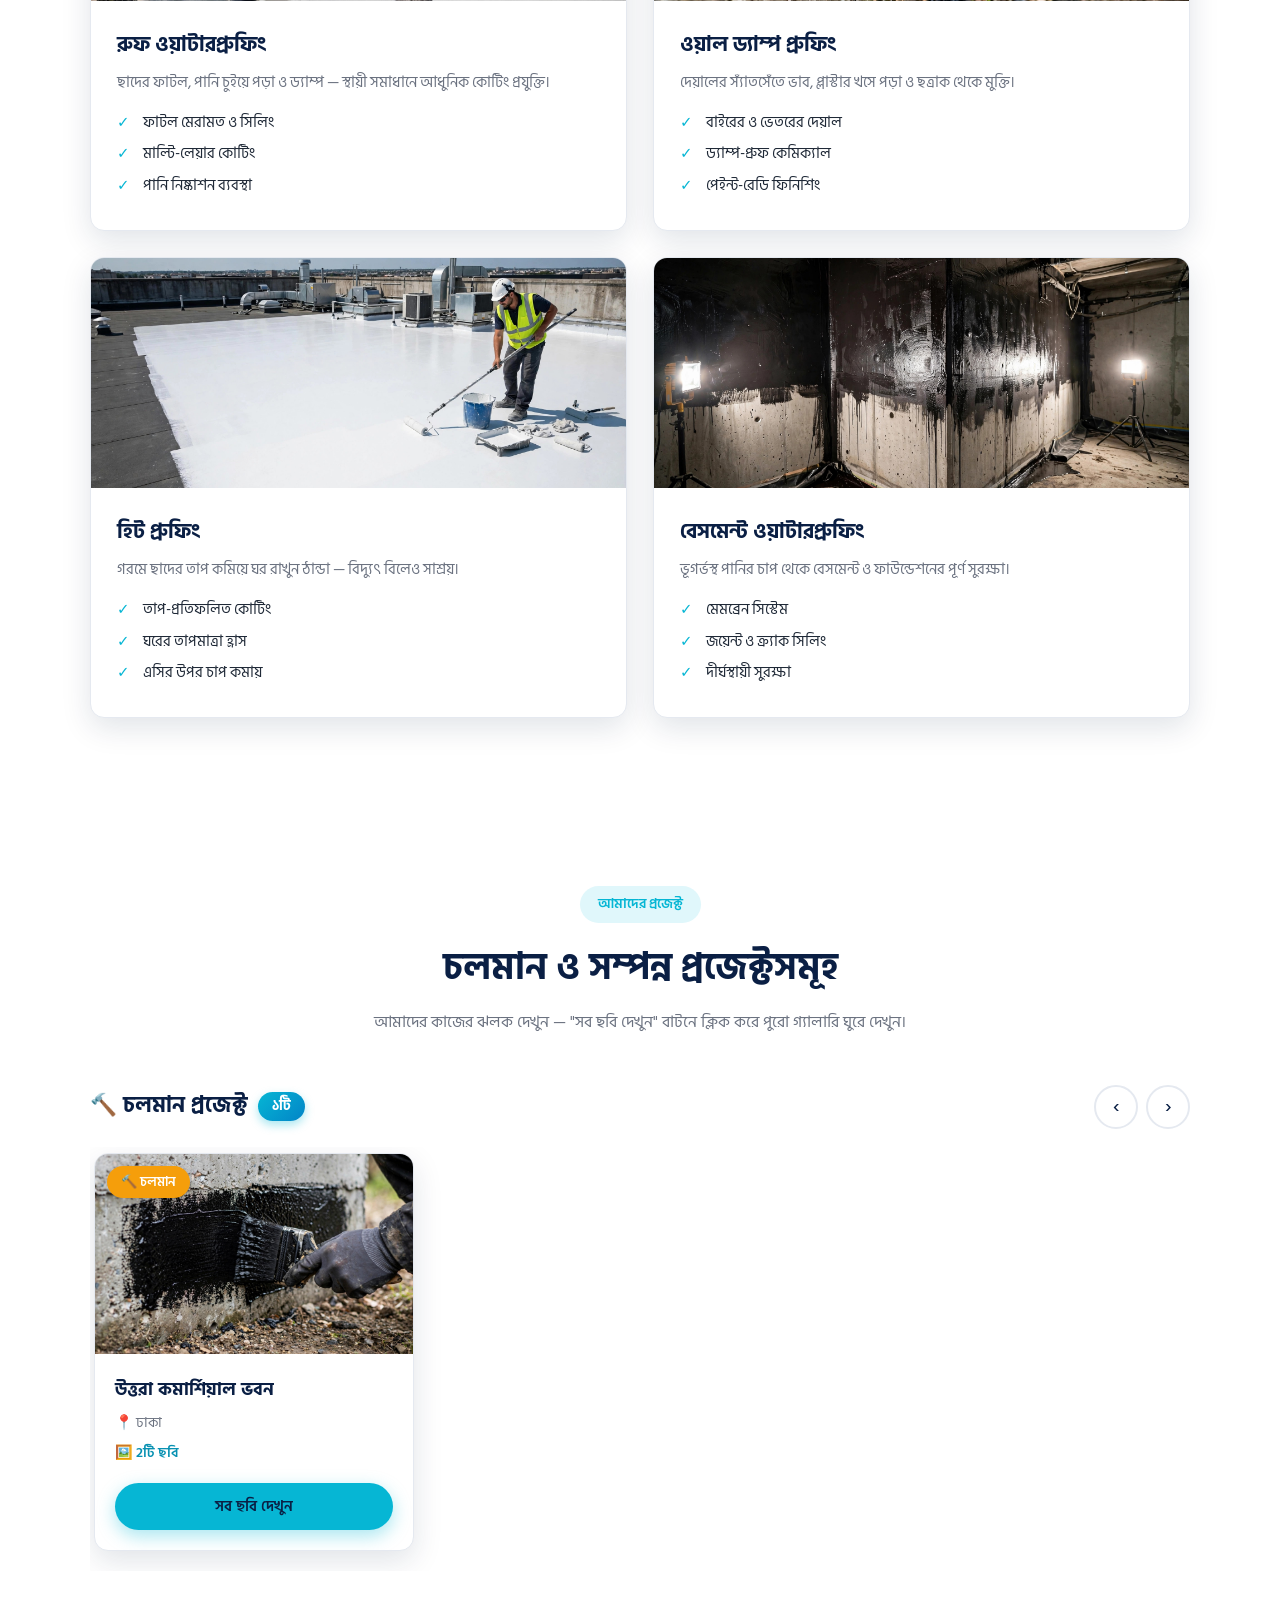
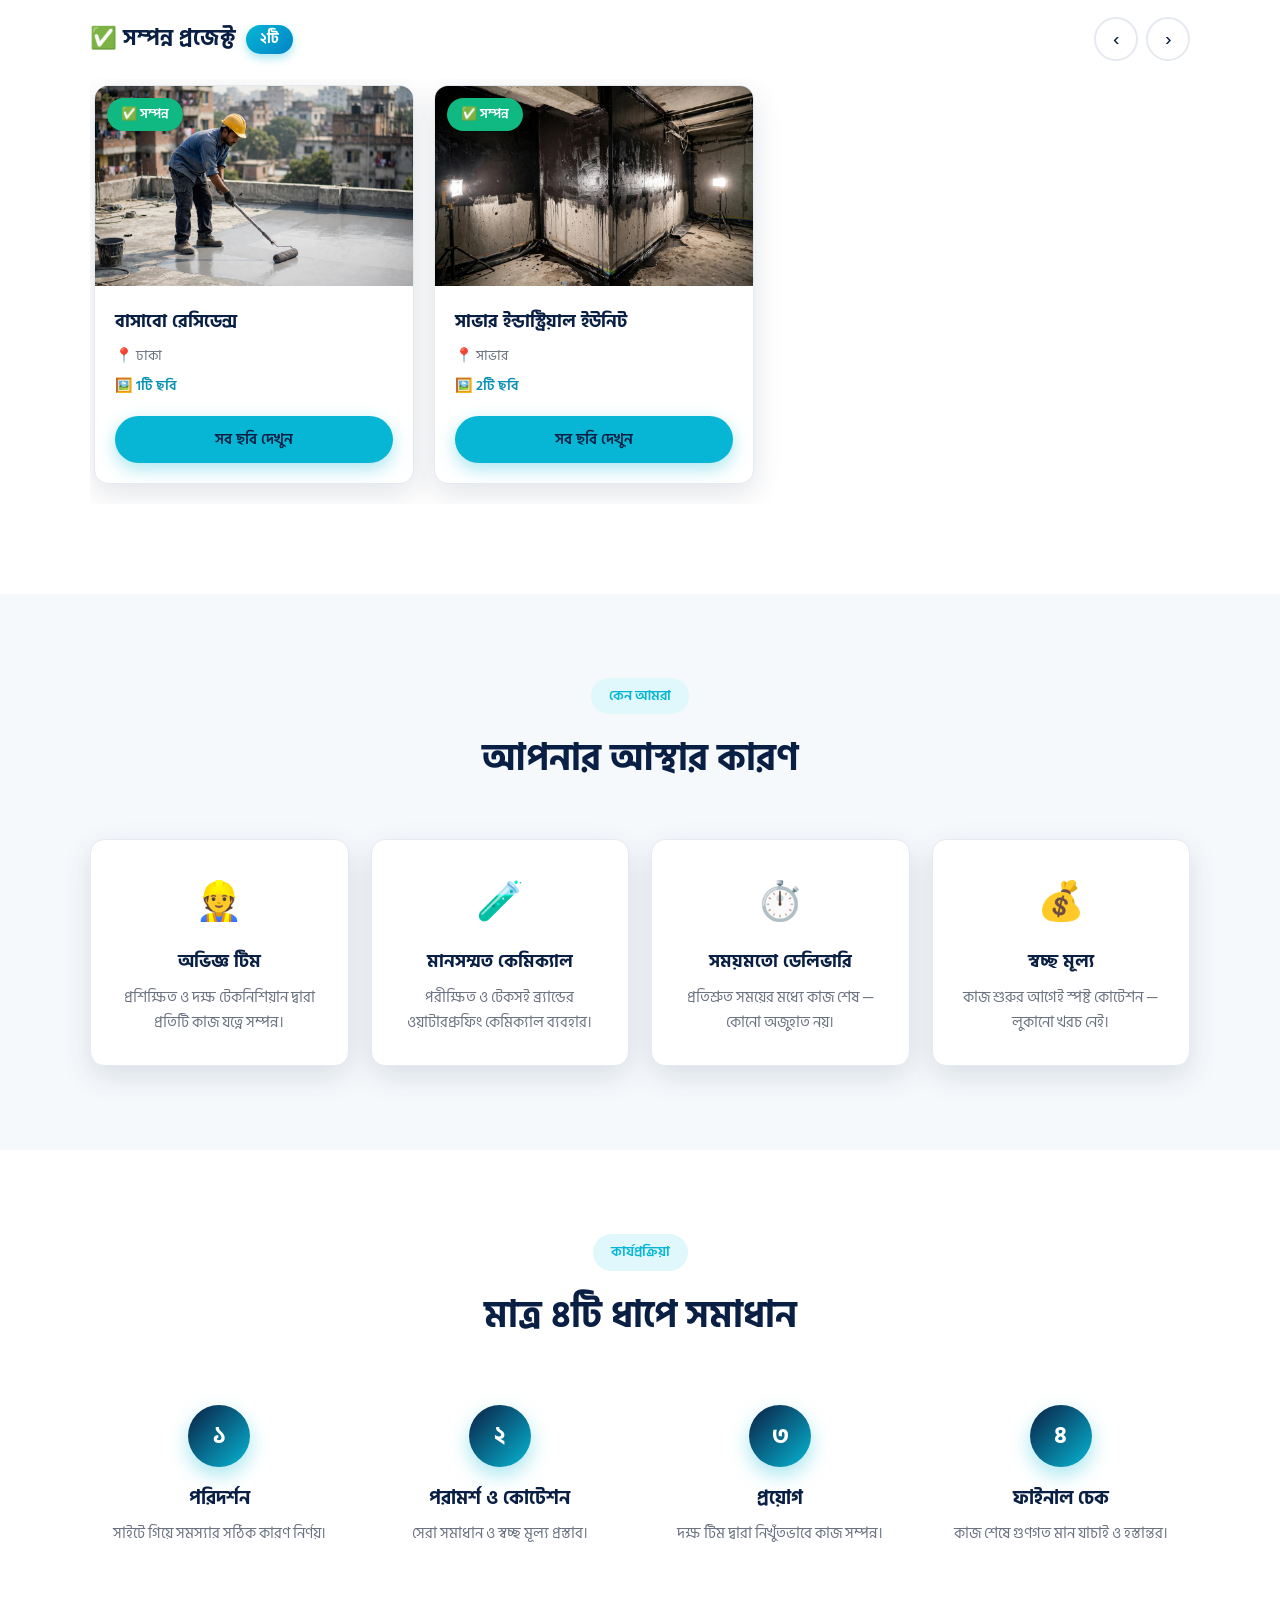
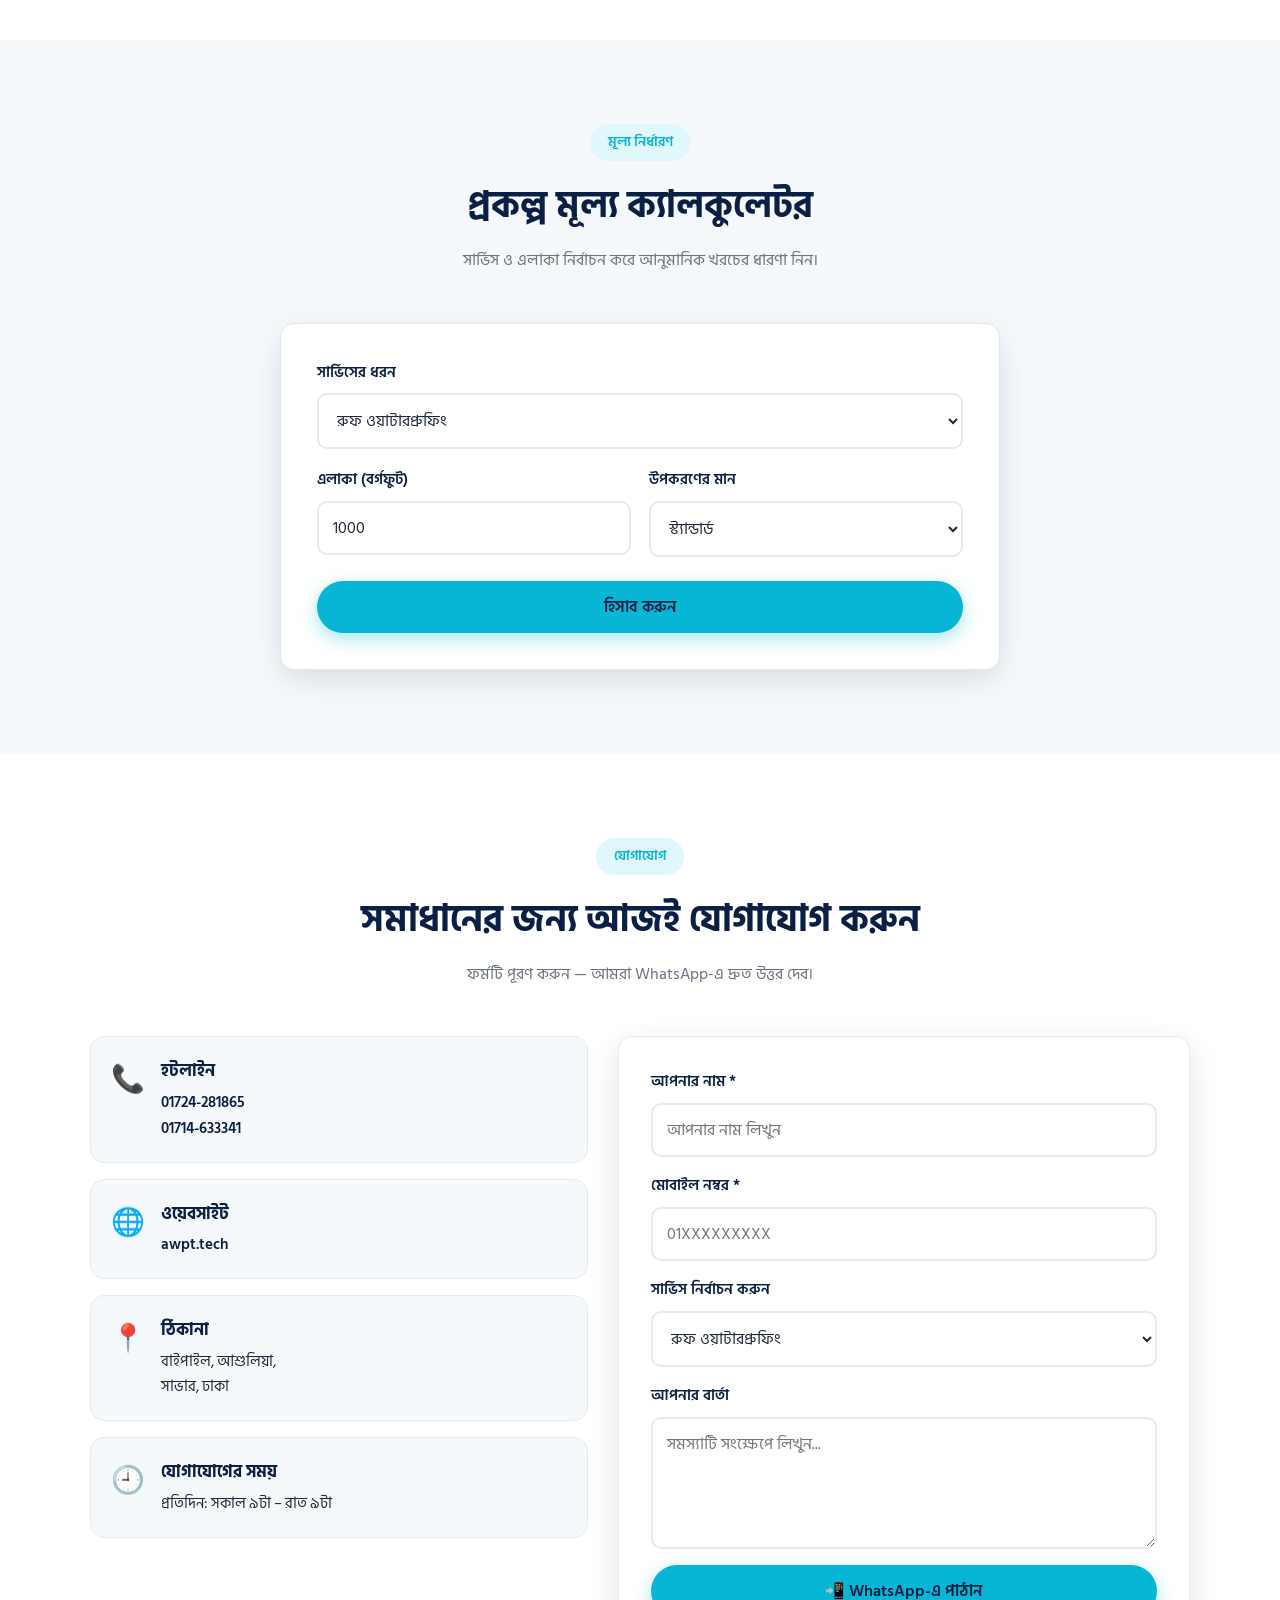
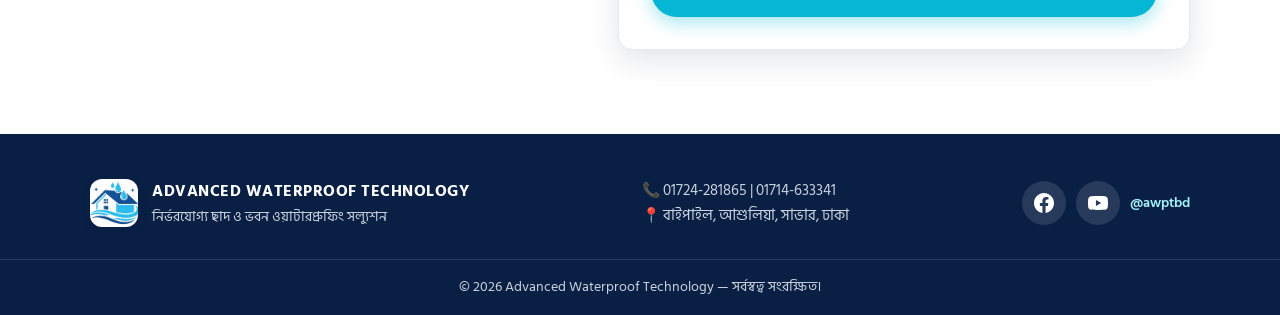
==== commit ea814010: "Update index.html" ====
--- a/index.html
+++ b/index.html
@@ -322,7 +322,7 @@
           </div>
           <form class="contact-form reveal" id="contact-form" novalidate>
             <label>আপনার নাম *
-              <input type="text" id="cf-name" placeholder="যেমন: রহিম উদ্দিন" required>
+              <input type="text" id="cf-name" placeholder="আপনার নাম লিখুন" required>
             </label>
             <label>মোবাইল নম্বর *
               <input type="tel" id="cf-phone" placeholder="01XXXXXXXXX" required inputmode="tel">
